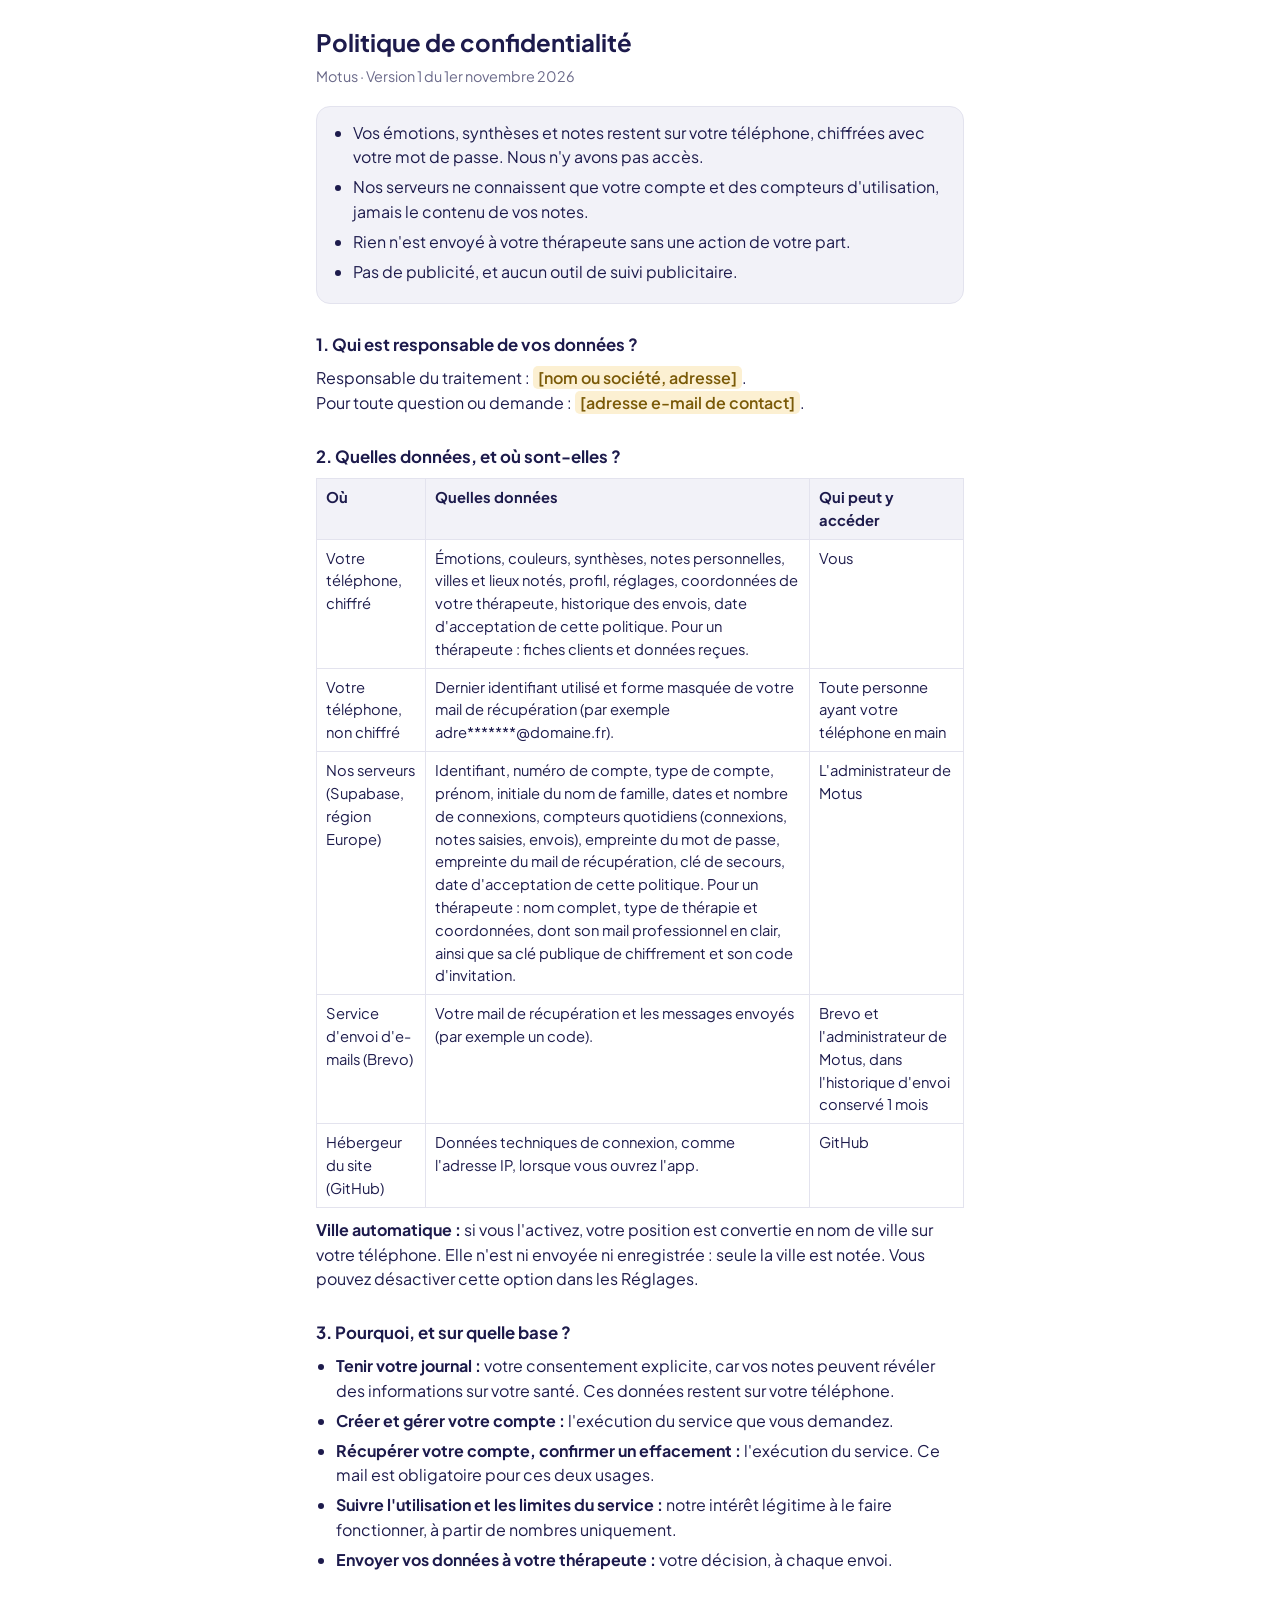
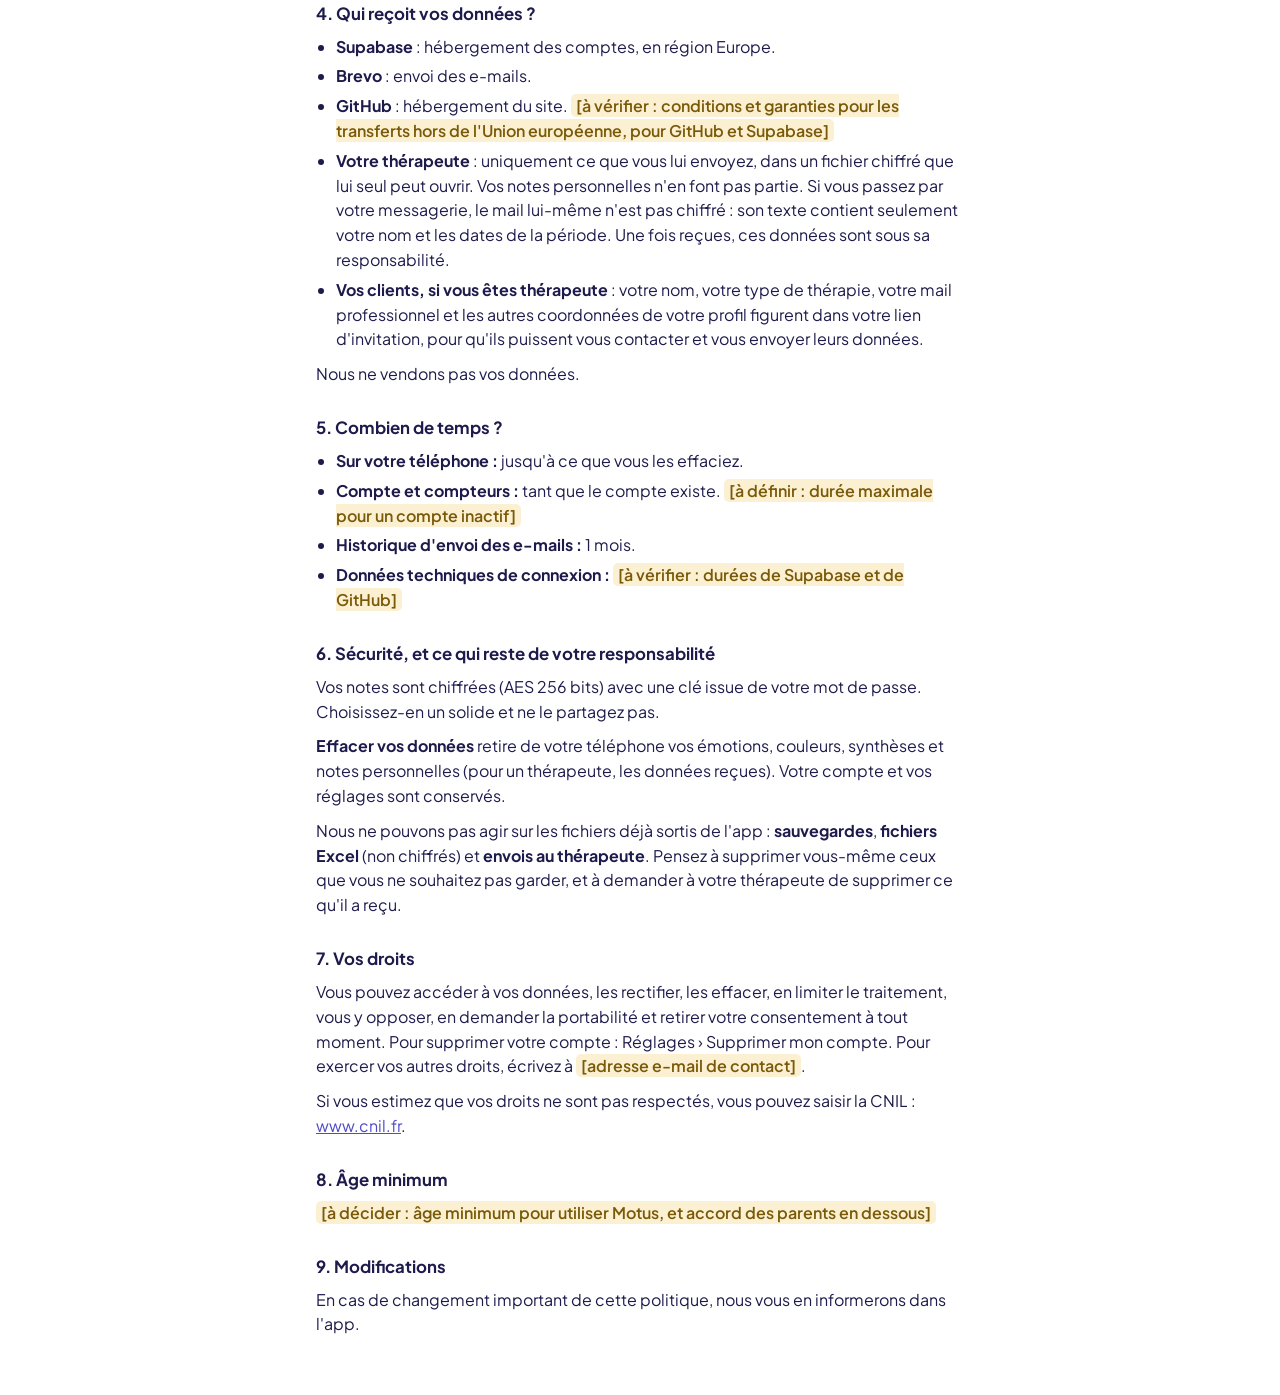
==== confidentialite.html @ a63fbf30 "Motus : politique de confidentialité, clé publique et mail au thérapeute Co-Authored-By: Claude Opus" ====
<!doctype html>
<html lang="fr">
<head>
<meta charset="utf-8">
<meta name="viewport" content="width=device-width, initial-scale=1">
<meta http-equiv="Content-Security-Policy" content="default-src 'none'; style-src 'unsafe-inline'; img-src 'self'; font-src 'self'; base-uri 'none'; form-action 'none'">
<meta name="robots" content="noindex, nofollow">
<title>Confidentialité – Motus</title>
<style>
:root{--bg:#FFFFFF;--surface:#F2F2F8;--text:#1D1B4C;--muted:#6B6A8A;--brand:#1D1B4C;--accent:#4F4BC9;--border:#E3E3EE;--todo:#FCF0D2;--todo-fg:#7A5A08}
@media (prefers-color-scheme: dark){:root{--bg:#0F0F1C;--surface:#1A1A2C;--text:#ECECFA;--muted:#A3A2BF;--brand:#ECECFA;--accent:#9591F5;--border:#2C2C44;--todo:#3B3116;--todo-fg:#F6D98E}}
*{box-sizing:border-box}
@font-face{font-family:'Plus Jakarta Sans';src:url(fonts/plus-jakarta-sans.woff2) format('woff2');font-weight:400 700;font-display:swap}
body{margin:0;background:var(--bg);color:var(--text);font:16px/1.55 'Plus Jakarta Sans',system-ui,-apple-system,"Segoe UI",Roboto,sans-serif;-webkit-text-size-adjust:100%}
main{max-width:680px;margin:0 auto;padding:24px 16px 48px}
h1{color:var(--brand);font-size:1.5rem;margin:0 0 4px}
h2{color:var(--brand);font-size:1.05rem;margin:28px 0 8px}
p,ul{margin:0 0 10px}
ul{padding-left:20px}
li{margin-bottom:5px}
a{color:var(--accent)}
.date{color:var(--muted);font-size:.9rem;margin-bottom:18px}
.bref{background:var(--surface);border:1px solid var(--border);border-radius:14px;padding:14px 16px}
.bref ul{margin:0}
.todo{background:var(--todo);color:var(--todo-fg);border-radius:5px;padding:1px 5px;font-weight:600}
.table{overflow-x:auto}
table{width:100%;border-collapse:collapse;font-size:.92rem;margin-bottom:10px}
th,td{border:1px solid var(--border);padding:7px 9px;text-align:left;vertical-align:top}
th{background:var(--surface);color:var(--brand)}
</style>
</head>
<body>
<main>
<h1>Politique de confidentialité</h1>
<p class="date">Motus · Version 1 du 1er novembre 2026</p>

<div class="bref">
  <ul>
    <li>Vos émotions, synthèses et notes restent sur votre téléphone, chiffrées avec votre mot de passe. Nous n'y avons pas accès.</li>
    <li>Nos serveurs ne connaissent que votre compte et des compteurs d'utilisation, jamais le contenu de vos notes.</li>
    <li>Rien n'est envoyé à votre thérapeute sans une action de votre part.</li>
    <li>Pas de publicité, et aucun outil de suivi publicitaire.</li>
  </ul>
</div>

<h2>1. Qui est responsable de vos données ?</h2>
<p>Responsable du traitement : <span class="todo">[nom ou société, adresse]</span>.<br>
Pour toute question ou demande : <span class="todo">[adresse e-mail de contact]</span>.</p>

<h2>2. Quelles données, et où sont-elles ?</h2>
<div class="table"><table>
  <thead><tr><th>Où</th><th>Quelles données</th><th>Qui peut y accéder</th></tr></thead>
  <tbody>
    <tr><td>Votre téléphone, chiffré</td><td>Émotions, couleurs, synthèses, notes personnelles, villes et lieux notés, profil, réglages, coordonnées de votre thérapeute, historique des envois, date d'acceptation de cette politique. Pour un thérapeute : fiches clients et données reçues.</td><td>Vous</td></tr>
    <tr><td>Votre téléphone, non chiffré</td><td>Dernier identifiant utilisé et forme masquée de votre mail de récupération (par exemple adre*******@domaine.fr).</td><td>Toute personne ayant votre téléphone en main</td></tr>
    <tr><td>Nos serveurs (Supabase, région Europe)</td><td>Identifiant, numéro de compte, type de compte, prénom, initiale du nom de famille, dates et nombre de connexions, compteurs quotidiens (connexions, notes saisies, envois), empreinte du mot de passe, empreinte du mail de récupération, clé de secours, date d'acceptation de cette politique. Pour un thérapeute : nom complet, type de thérapie et coordonnées, dont son mail professionnel en clair, ainsi que sa clé publique de chiffrement et son code d'invitation.</td><td>L'administrateur de Motus</td></tr>
    <tr><td>Service d'envoi d'e-mails (Brevo)</td><td>Votre mail de récupération et les messages envoyés (par exemple un code).</td><td>Brevo et l'administrateur de Motus, dans l'historique d'envoi conservé 1 mois</td></tr>
    <tr><td>Hébergeur du site (GitHub)</td><td>Données techniques de connexion, comme l'adresse IP, lorsque vous ouvrez l'app.</td><td>GitHub</td></tr>
  </tbody>
</table></div>
<p><b>Ville automatique :</b> si vous l'activez, votre position est convertie en nom de ville sur votre téléphone. Elle n'est ni envoyée ni enregistrée : seule la ville est notée. Vous pouvez désactiver cette option dans les Réglages.</p>

<h2>3. Pourquoi, et sur quelle base ?</h2>
<ul>
  <li><b>Tenir votre journal :</b> votre consentement explicite, car vos notes peuvent révéler des informations sur votre santé. Ces données restent sur votre téléphone.</li>
  <li><b>Créer et gérer votre compte :</b> l'exécution du service que vous demandez.</li>
  <li><b>Récupérer votre compte, confirmer un effacement :</b> l'exécution du service. Ce mail est obligatoire pour ces deux usages.</li>
  <li><b>Suivre l'utilisation et les limites du service :</b> notre intérêt légitime à le faire fonctionner, à partir de nombres uniquement.</li>
  <li><b>Envoyer vos données à votre thérapeute :</b> votre décision, à chaque envoi.</li>
</ul>

<h2>4. Qui reçoit vos données ?</h2>
<ul>
  <li><b>Supabase</b> : hébergement des comptes, en région Europe.</li>
  <li><b>Brevo</b> : envoi des e-mails.</li>
  <li><b>GitHub</b> : hébergement du site. <span class="todo">[à vérifier : conditions et garanties pour les transferts hors de l'Union européenne, pour GitHub et Supabase]</span></li>
  <li><b>Votre thérapeute</b> : uniquement ce que vous lui envoyez, dans un fichier chiffré que lui seul peut ouvrir. Vos notes personnelles n'en font pas partie. Si vous passez par votre messagerie, le mail lui-même n'est pas chiffré : son texte contient seulement votre nom et les dates de la période. Une fois reçues, ces données sont sous sa responsabilité.</li>
  <li><b>Vos clients, si vous êtes thérapeute</b> : votre nom, votre type de thérapie, votre mail professionnel et les autres coordonnées de votre profil figurent dans votre lien d'invitation, pour qu'ils puissent vous contacter et vous envoyer leurs données.</li>
</ul>
<p>Nous ne vendons pas vos données.</p>

<h2>5. Combien de temps ?</h2>
<ul>
  <li><b>Sur votre téléphone :</b> jusqu'à ce que vous les effaciez.</li>
  <li><b>Compte et compteurs :</b> tant que le compte existe. <span class="todo">[à définir : durée maximale pour un compte inactif]</span></li>
  <li><b>Historique d'envoi des e-mails :</b> 1 mois.</li>
  <li><b>Données techniques de connexion :</b> <span class="todo">[à vérifier : durées de Supabase et de GitHub]</span></li>
</ul>

<h2>6. Sécurité, et ce qui reste de votre responsabilité</h2>
<p>Vos notes sont chiffrées (AES 256 bits) avec une clé issue de votre mot de passe. Choisissez-en un solide et ne le partagez pas.</p>
<p><b>Effacer vos données</b> retire de votre téléphone vos émotions, couleurs, synthèses et notes personnelles (pour un thérapeute, les données reçues). Votre compte et vos réglages sont conservés.</p>
<p>Nous ne pouvons pas agir sur les fichiers déjà sortis de l'app : <b>sauvegardes</b>, <b>fichiers Excel</b> (non chiffrés) et <b>envois au thérapeute</b>. Pensez à supprimer vous-même ceux que vous ne souhaitez pas garder, et à demander à votre thérapeute de supprimer ce qu'il a reçu.</p>

<h2>7. Vos droits</h2>
<p>Vous pouvez accéder à vos données, les rectifier, les effacer, en limiter le traitement, vous y opposer, en demander la portabilité et retirer votre consentement à tout moment. Pour supprimer votre compte : Réglages › Supprimer mon compte. Pour exercer vos autres droits, écrivez à <span class="todo">[adresse e-mail de contact]</span>.</p>
<p>Si vous estimez que vos droits ne sont pas respectés, vous pouvez saisir la CNIL : <a href="https://www.cnil.fr" target="_blank" rel="noopener">www.cnil.fr</a>.</p>

<h2>8. Âge minimum</h2>
<p><span class="todo">[à décider : âge minimum pour utiliser Motus, et accord des parents en dessous]</span></p>

<h2>9. Modifications</h2>
<p>En cas de changement important de cette politique, nous vous en informerons dans l'app.</p>
</main>
</body>
</html>
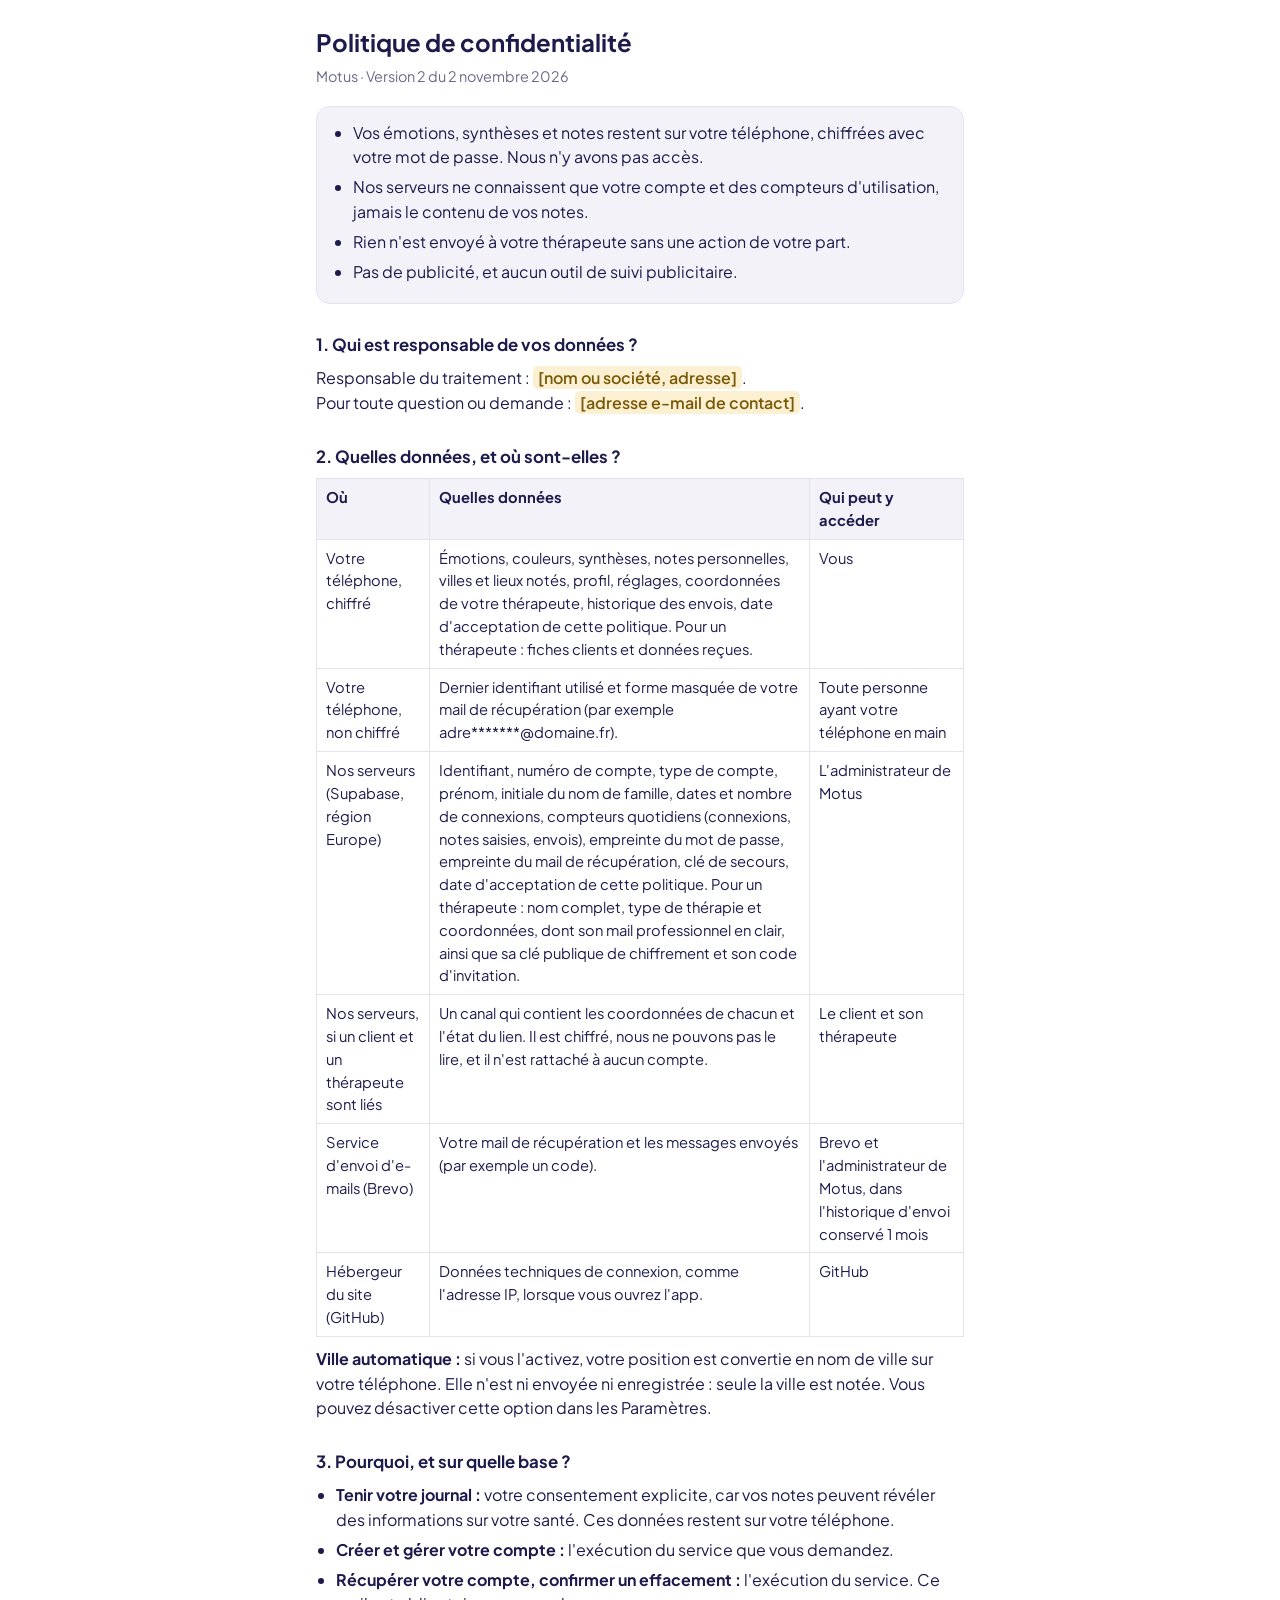
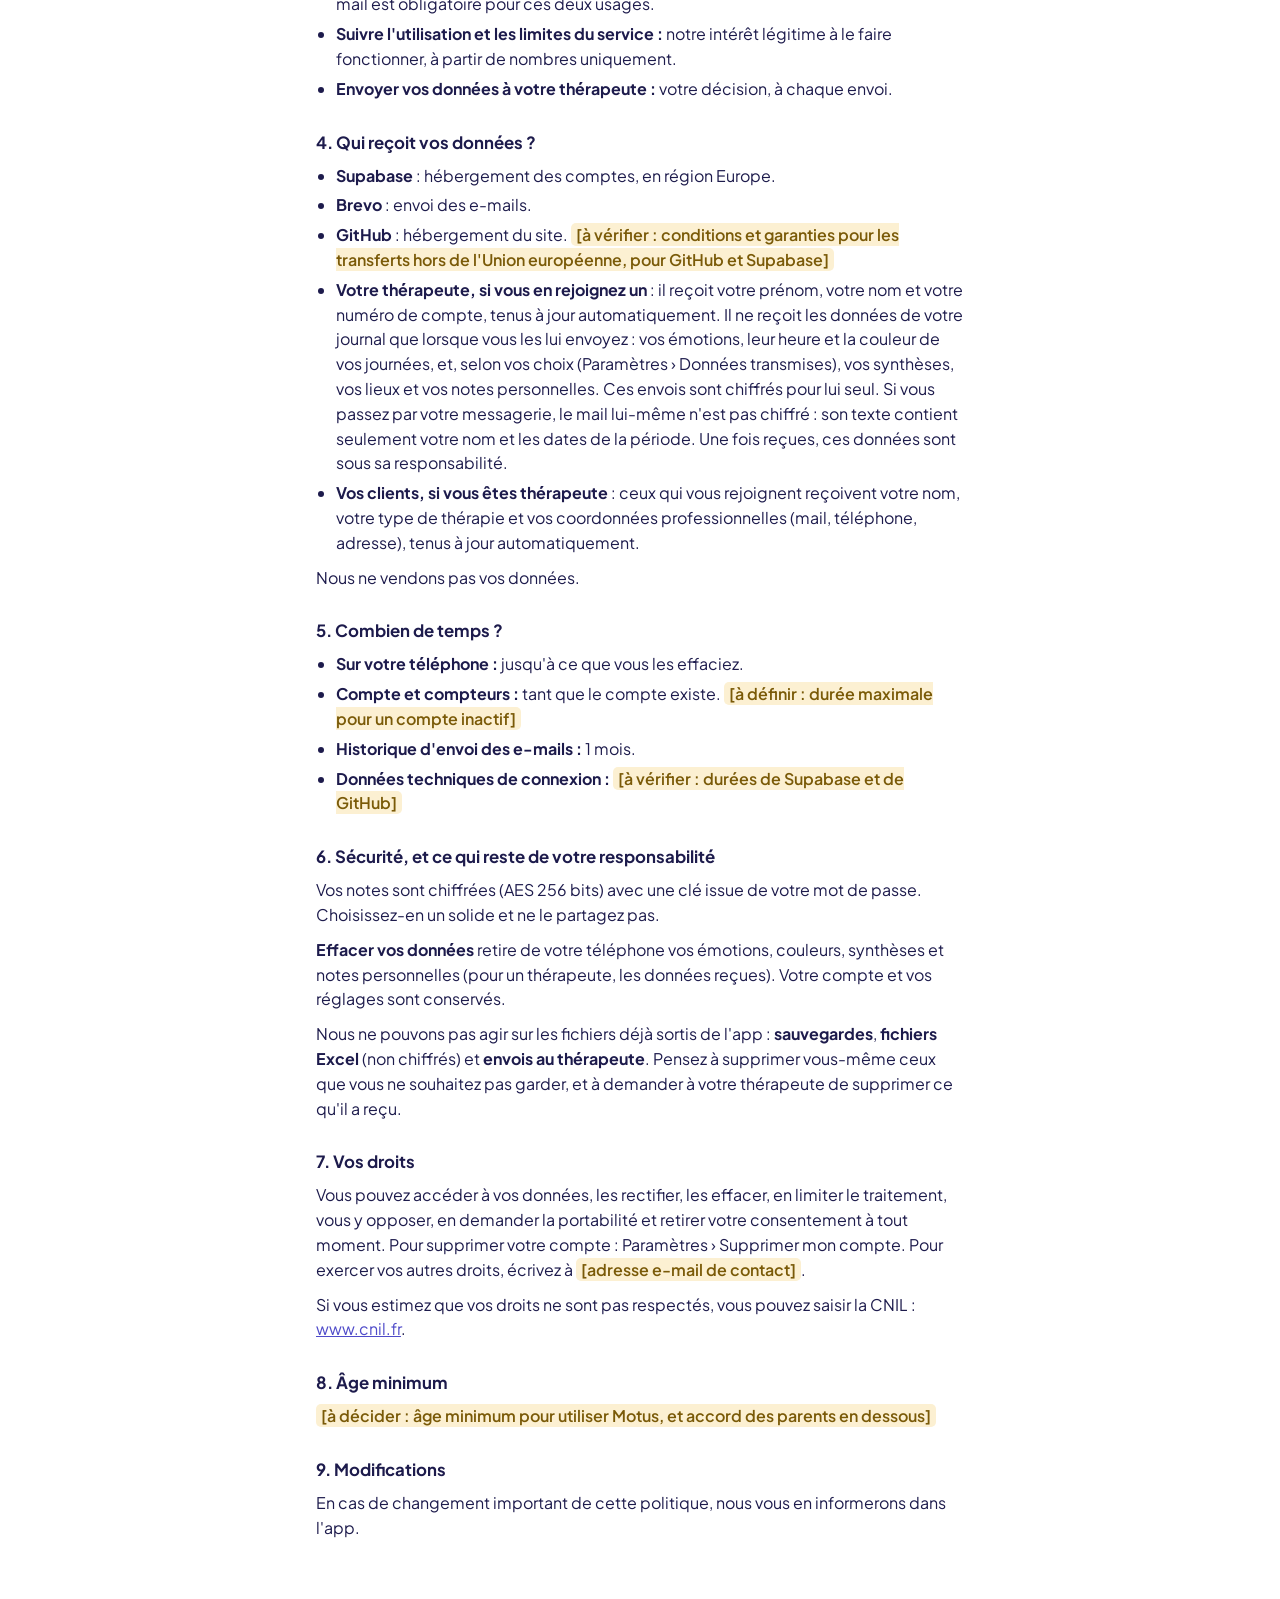
==== commit 803a5806: "Motus : version 24 Lien client-thérapeute (liaison avec accord, coordonnées tenues à jour, rupture s" ====
--- a/confidentialite.html
+++ b/confidentialite.html
@@ -32,7 +32,7 @@
 <body>
 <main>
 <h1>Politique de confidentialité</h1>
-<p class="date">Motus · Version 1 du 1er novembre 2026</p>
+<p class="date">Motus · Version 2 du 2 novembre 2026</p>
 
 <div class="bref">
   <ul>
@@ -54,11 +54,12 @@
     <tr><td>Votre téléphone, chiffré</td><td>Émotions, couleurs, synthèses, notes personnelles, villes et lieux notés, profil, réglages, coordonnées de votre thérapeute, historique des envois, date d'acceptation de cette politique. Pour un thérapeute : fiches clients et données reçues.</td><td>Vous</td></tr>
     <tr><td>Votre téléphone, non chiffré</td><td>Dernier identifiant utilisé et forme masquée de votre mail de récupération (par exemple adre*******@domaine.fr).</td><td>Toute personne ayant votre téléphone en main</td></tr>
     <tr><td>Nos serveurs (Supabase, région Europe)</td><td>Identifiant, numéro de compte, type de compte, prénom, initiale du nom de famille, dates et nombre de connexions, compteurs quotidiens (connexions, notes saisies, envois), empreinte du mot de passe, empreinte du mail de récupération, clé de secours, date d'acceptation de cette politique. Pour un thérapeute : nom complet, type de thérapie et coordonnées, dont son mail professionnel en clair, ainsi que sa clé publique de chiffrement et son code d'invitation.</td><td>L'administrateur de Motus</td></tr>
+    <tr><td>Nos serveurs, si un client et un thérapeute sont liés</td><td>Un canal qui contient les coordonnées de chacun et l'état du lien. Il est chiffré, nous ne pouvons pas le lire, et il n'est rattaché à aucun compte.</td><td>Le client et son thérapeute</td></tr>
     <tr><td>Service d'envoi d'e-mails (Brevo)</td><td>Votre mail de récupération et les messages envoyés (par exemple un code).</td><td>Brevo et l'administrateur de Motus, dans l'historique d'envoi conservé 1 mois</td></tr>
     <tr><td>Hébergeur du site (GitHub)</td><td>Données techniques de connexion, comme l'adresse IP, lorsque vous ouvrez l'app.</td><td>GitHub</td></tr>
   </tbody>
 </table></div>
-<p><b>Ville automatique :</b> si vous l'activez, votre position est convertie en nom de ville sur votre téléphone. Elle n'est ni envoyée ni enregistrée : seule la ville est notée. Vous pouvez désactiver cette option dans les Réglages.</p>
+<p><b>Ville automatique :</b> si vous l'activez, votre position est convertie en nom de ville sur votre téléphone. Elle n'est ni envoyée ni enregistrée : seule la ville est notée. Vous pouvez désactiver cette option dans les Paramètres.</p>
 
 <h2>3. Pourquoi, et sur quelle base ?</h2>
 <ul>
@@ -74,8 +75,8 @@
   <li><b>Supabase</b> : hébergement des comptes, en région Europe.</li>
   <li><b>Brevo</b> : envoi des e-mails.</li>
   <li><b>GitHub</b> : hébergement du site. <span class="todo">[à vérifier : conditions et garanties pour les transferts hors de l'Union européenne, pour GitHub et Supabase]</span></li>
-  <li><b>Votre thérapeute</b> : uniquement ce que vous lui envoyez, dans un fichier chiffré que lui seul peut ouvrir. Vos notes personnelles n'en font pas partie. Si vous passez par votre messagerie, le mail lui-même n'est pas chiffré : son texte contient seulement votre nom et les dates de la période. Une fois reçues, ces données sont sous sa responsabilité.</li>
-  <li><b>Vos clients, si vous êtes thérapeute</b> : votre nom, votre type de thérapie, votre mail professionnel et les autres coordonnées de votre profil figurent dans votre lien d'invitation, pour qu'ils puissent vous contacter et vous envoyer leurs données.</li>
+  <li><b>Votre thérapeute, si vous en rejoignez un</b> : il reçoit votre prénom, votre nom et votre numéro de compte, tenus à jour automatiquement. Il ne reçoit les données de votre journal que lorsque vous les lui envoyez : vos émotions, leur heure et la couleur de vos journées, et, selon vos choix (Paramètres › Données transmises), vos synthèses, vos lieux et vos notes personnelles. Ces envois sont chiffrés pour lui seul. Si vous passez par votre messagerie, le mail lui-même n'est pas chiffré : son texte contient seulement votre nom et les dates de la période. Une fois reçues, ces données sont sous sa responsabilité.</li>
+  <li><b>Vos clients, si vous êtes thérapeute</b> : ceux qui vous rejoignent reçoivent votre nom, votre type de thérapie et vos coordonnées professionnelles (mail, téléphone, adresse), tenus à jour automatiquement.</li>
 </ul>
 <p>Nous ne vendons pas vos données.</p>
 
@@ -93,7 +94,7 @@
 <p>Nous ne pouvons pas agir sur les fichiers déjà sortis de l'app : <b>sauvegardes</b>, <b>fichiers Excel</b> (non chiffrés) et <b>envois au thérapeute</b>. Pensez à supprimer vous-même ceux que vous ne souhaitez pas garder, et à demander à votre thérapeute de supprimer ce qu'il a reçu.</p>
 
 <h2>7. Vos droits</h2>
-<p>Vous pouvez accéder à vos données, les rectifier, les effacer, en limiter le traitement, vous y opposer, en demander la portabilité et retirer votre consentement à tout moment. Pour supprimer votre compte : Réglages › Supprimer mon compte. Pour exercer vos autres droits, écrivez à <span class="todo">[adresse e-mail de contact]</span>.</p>
+<p>Vous pouvez accéder à vos données, les rectifier, les effacer, en limiter le traitement, vous y opposer, en demander la portabilité et retirer votre consentement à tout moment. Pour supprimer votre compte : Paramètres › Supprimer mon compte. Pour exercer vos autres droits, écrivez à <span class="todo">[adresse e-mail de contact]</span>.</p>
 <p>Si vous estimez que vos droits ne sont pas respectés, vous pouvez saisir la CNIL : <a href="https://www.cnil.fr" target="_blank" rel="noopener">www.cnil.fr</a>.</p>
 
 <h2>8. Âge minimum</h2>
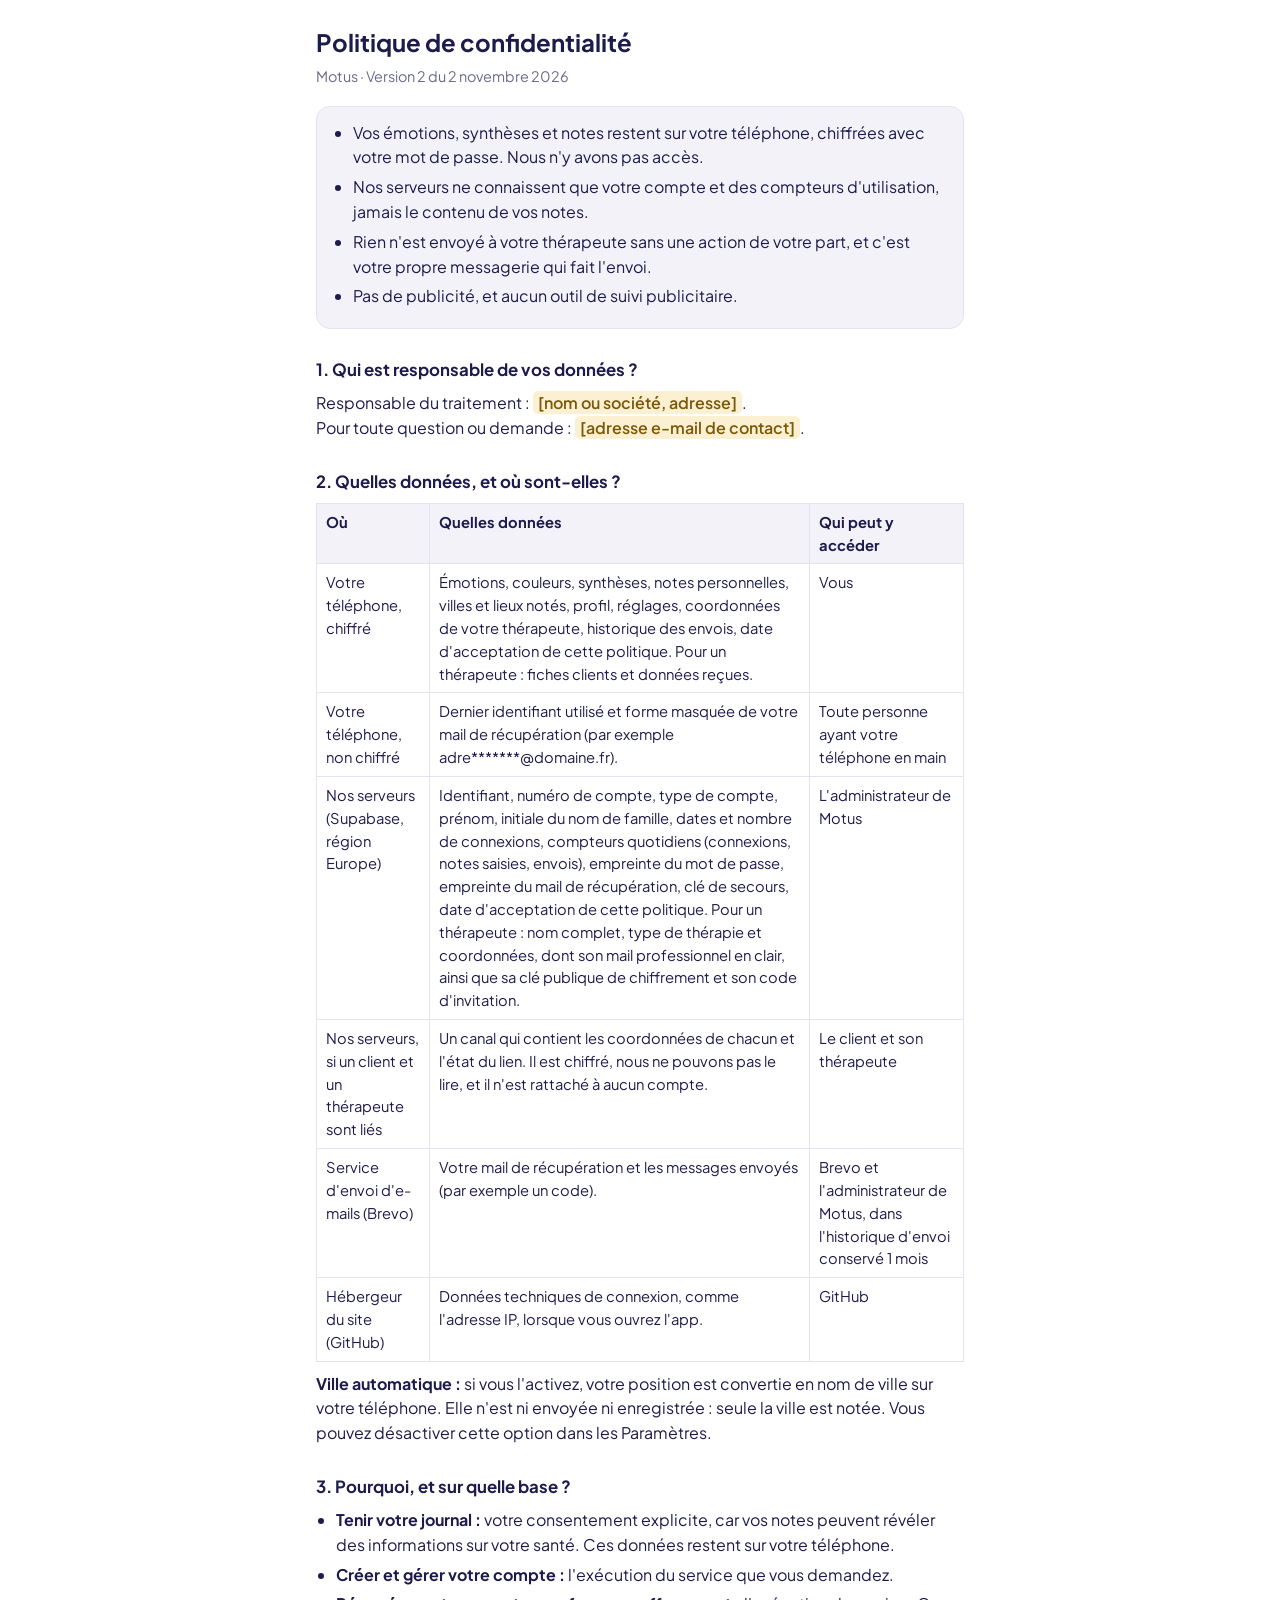
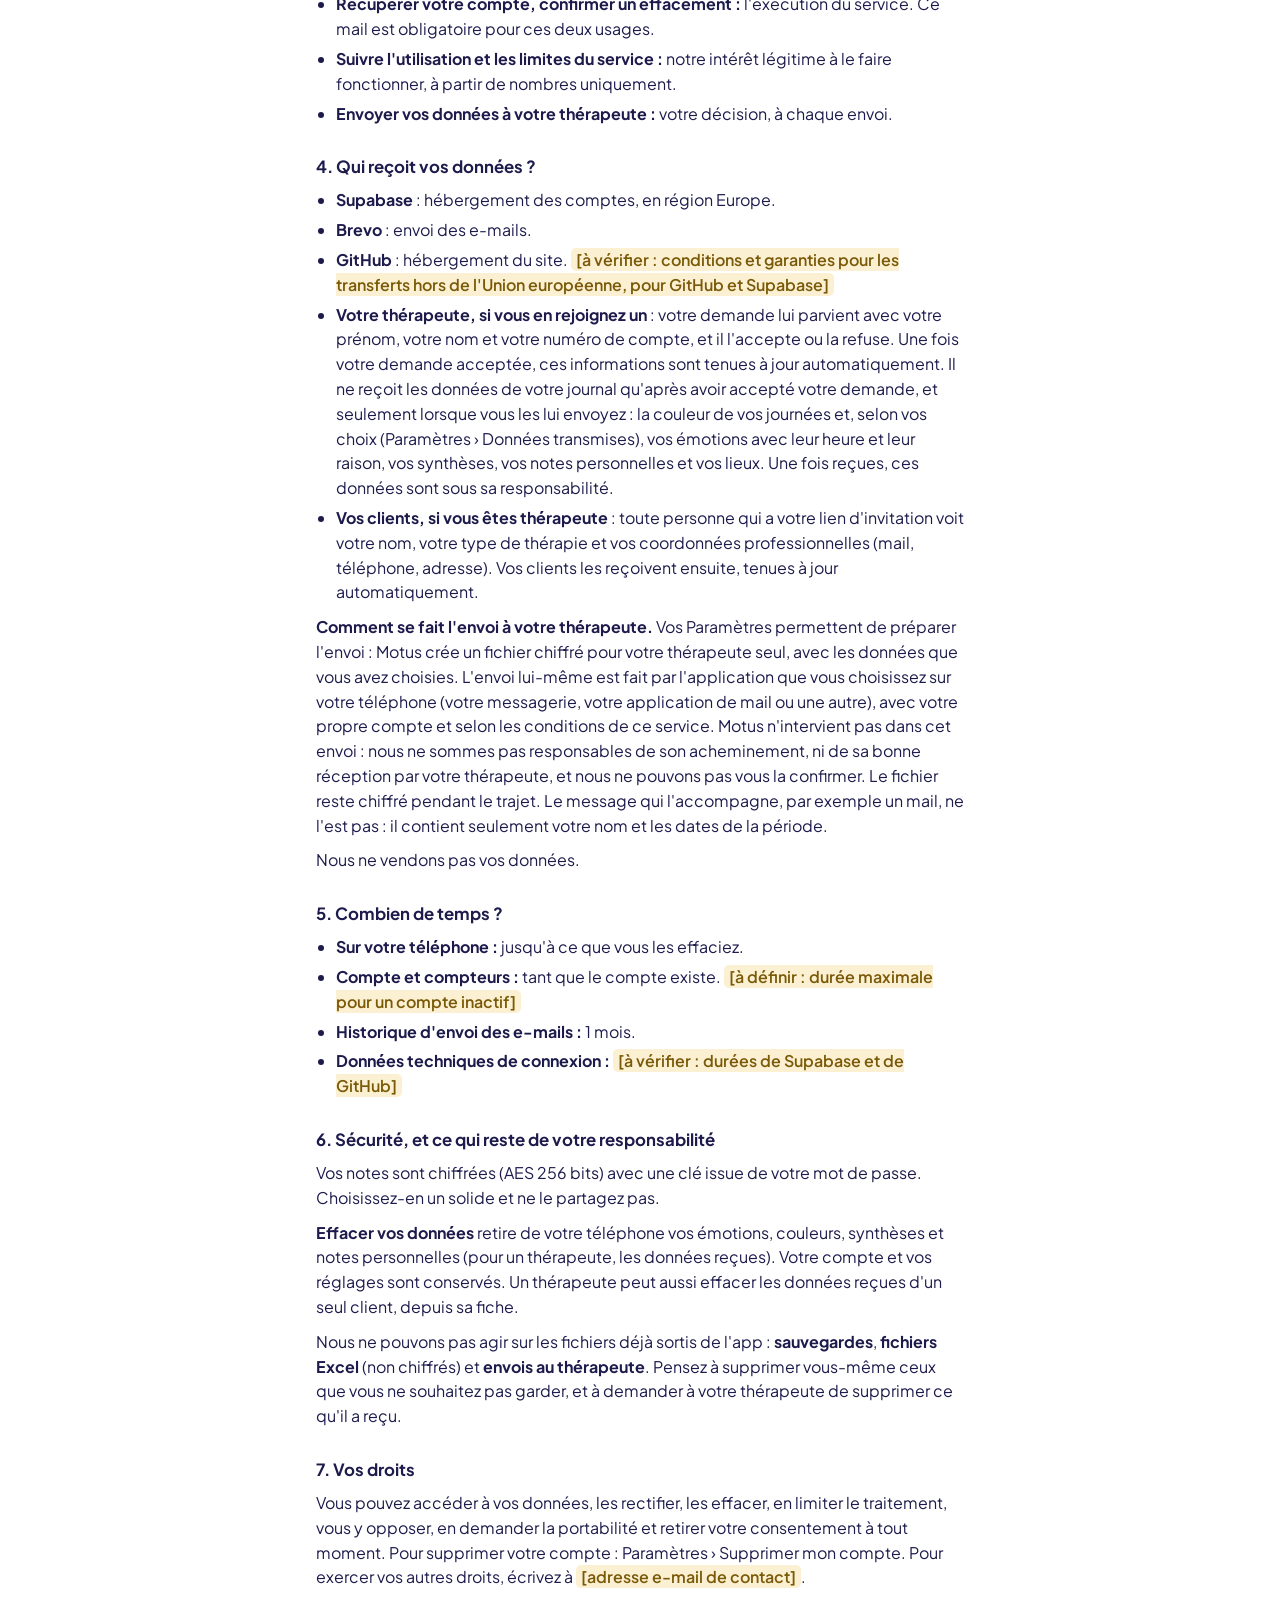
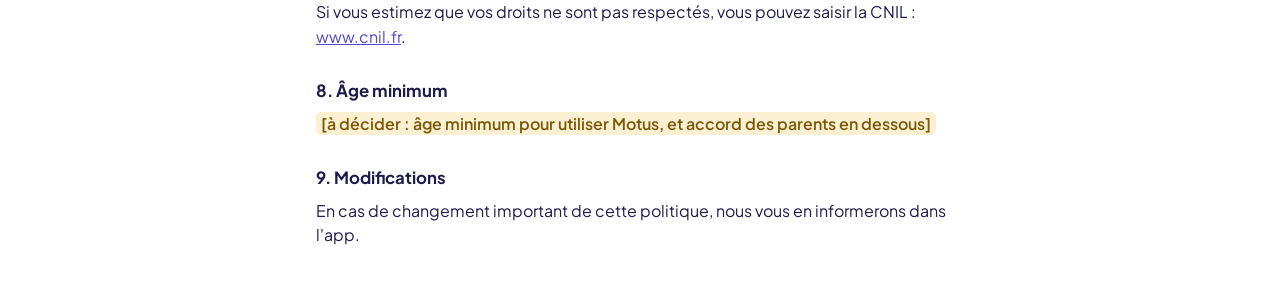
==== commit 05797253: "Motus : version 25 Co-Authored-By: Claude Opus 5.5 <noreply@anthropic.com>" ====
--- a/confidentialite.html
+++ b/confidentialite.html
@@ -38,7 +38,7 @@
   <ul>
     <li>Vos émotions, synthèses et notes restent sur votre téléphone, chiffrées avec votre mot de passe. Nous n'y avons pas accès.</li>
     <li>Nos serveurs ne connaissent que votre compte et des compteurs d'utilisation, jamais le contenu de vos notes.</li>
-    <li>Rien n'est envoyé à votre thérapeute sans une action de votre part.</li>
+    <li>Rien n'est envoyé à votre thérapeute sans une action de votre part, et c'est votre propre messagerie qui fait l'envoi.</li>
     <li>Pas de publicité, et aucun outil de suivi publicitaire.</li>
   </ul>
 </div>
@@ -75,9 +75,10 @@
   <li><b>Supabase</b> : hébergement des comptes, en région Europe.</li>
   <li><b>Brevo</b> : envoi des e-mails.</li>
   <li><b>GitHub</b> : hébergement du site. <span class="todo">[à vérifier : conditions et garanties pour les transferts hors de l'Union européenne, pour GitHub et Supabase]</span></li>
-  <li><b>Votre thérapeute, si vous en rejoignez un</b> : il reçoit votre prénom, votre nom et votre numéro de compte, tenus à jour automatiquement. Il ne reçoit les données de votre journal que lorsque vous les lui envoyez : vos émotions, leur heure et la couleur de vos journées, et, selon vos choix (Paramètres › Données transmises), vos synthèses, vos lieux et vos notes personnelles. Ces envois sont chiffrés pour lui seul. Si vous passez par votre messagerie, le mail lui-même n'est pas chiffré : son texte contient seulement votre nom et les dates de la période. Une fois reçues, ces données sont sous sa responsabilité.</li>
-  <li><b>Vos clients, si vous êtes thérapeute</b> : ceux qui vous rejoignent reçoivent votre nom, votre type de thérapie et vos coordonnées professionnelles (mail, téléphone, adresse), tenus à jour automatiquement.</li>
+  <li><b>Votre thérapeute, si vous en rejoignez un</b> : votre demande lui parvient avec votre prénom, votre nom et votre numéro de compte, et il l'accepte ou la refuse. Une fois votre demande acceptée, ces informations sont tenues à jour automatiquement. Il ne reçoit les données de votre journal qu'après avoir accepté votre demande, et seulement lorsque vous les lui envoyez : la couleur de vos journées et, selon vos choix (Paramètres › Données transmises), vos émotions avec leur heure et leur raison, vos synthèses, vos notes personnelles et vos lieux. Une fois reçues, ces données sont sous sa responsabilité.</li>
+  <li><b>Vos clients, si vous êtes thérapeute</b> : toute personne qui a votre lien d'invitation voit votre nom, votre type de thérapie et vos coordonnées professionnelles (mail, téléphone, adresse). Vos clients les reçoivent ensuite, tenues à jour automatiquement.</li>
 </ul>
+<p><b>Comment se fait l'envoi à votre thérapeute.</b> Vos Paramètres permettent de préparer l'envoi : Motus crée un fichier chiffré pour votre thérapeute seul, avec les données que vous avez choisies. L'envoi lui-même est fait par l'application que vous choisissez sur votre téléphone (votre messagerie, votre application de mail ou une autre), avec votre propre compte et selon les conditions de ce service. Motus n'intervient pas dans cet envoi : nous ne sommes pas responsables de son acheminement, ni de sa bonne réception par votre thérapeute, et nous ne pouvons pas vous la confirmer. Le fichier reste chiffré pendant le trajet. Le message qui l'accompagne, par exemple un mail, ne l'est pas : il contient seulement votre nom et les dates de la période.</p>
 <p>Nous ne vendons pas vos données.</p>
 
 <h2>5. Combien de temps ?</h2>
@@ -90,7 +91,7 @@
 
 <h2>6. Sécurité, et ce qui reste de votre responsabilité</h2>
 <p>Vos notes sont chiffrées (AES 256 bits) avec une clé issue de votre mot de passe. Choisissez-en un solide et ne le partagez pas.</p>
-<p><b>Effacer vos données</b> retire de votre téléphone vos émotions, couleurs, synthèses et notes personnelles (pour un thérapeute, les données reçues). Votre compte et vos réglages sont conservés.</p>
+<p><b>Effacer vos données</b> retire de votre téléphone vos émotions, couleurs, synthèses et notes personnelles (pour un thérapeute, les données reçues). Votre compte et vos réglages sont conservés. Un thérapeute peut aussi effacer les données reçues d'un seul client, depuis sa fiche.</p>
 <p>Nous ne pouvons pas agir sur les fichiers déjà sortis de l'app : <b>sauvegardes</b>, <b>fichiers Excel</b> (non chiffrés) et <b>envois au thérapeute</b>. Pensez à supprimer vous-même ceux que vous ne souhaitez pas garder, et à demander à votre thérapeute de supprimer ce qu'il a reçu.</p>
 
 <h2>7. Vos droits</h2>
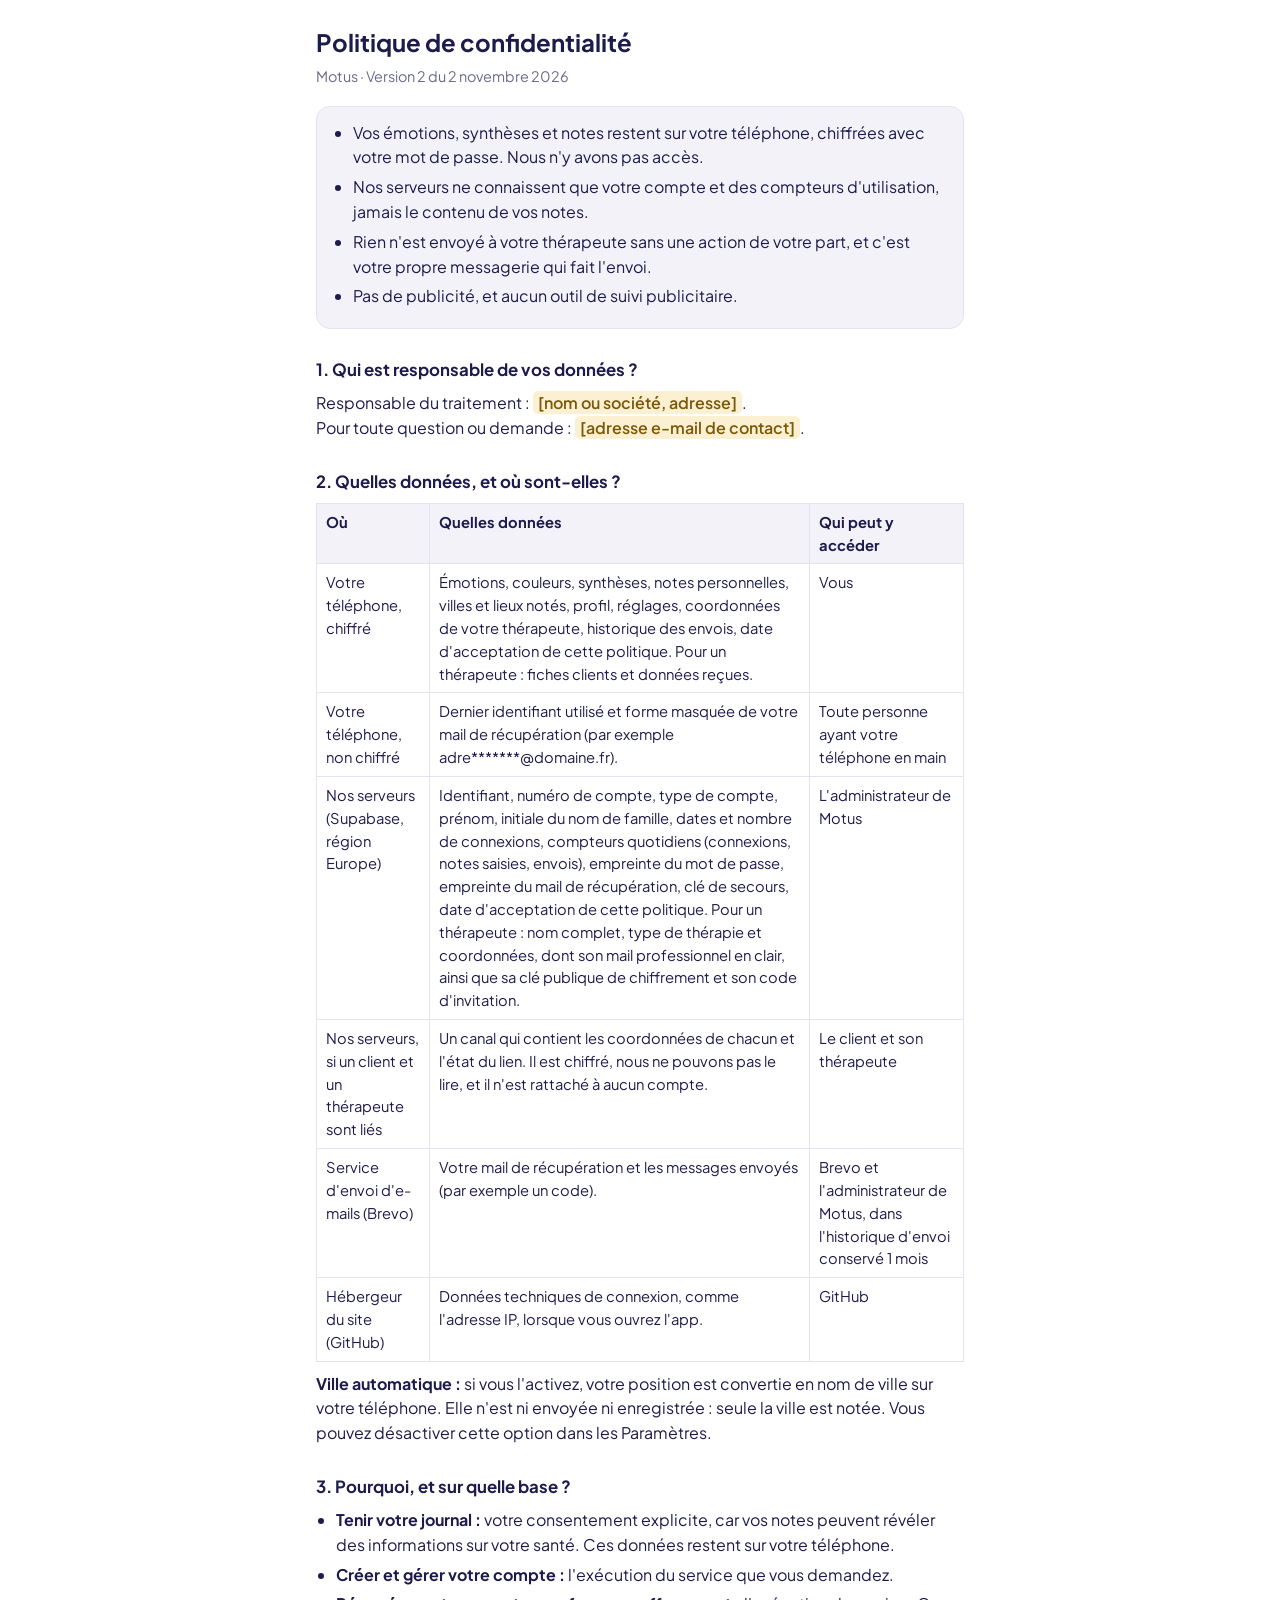
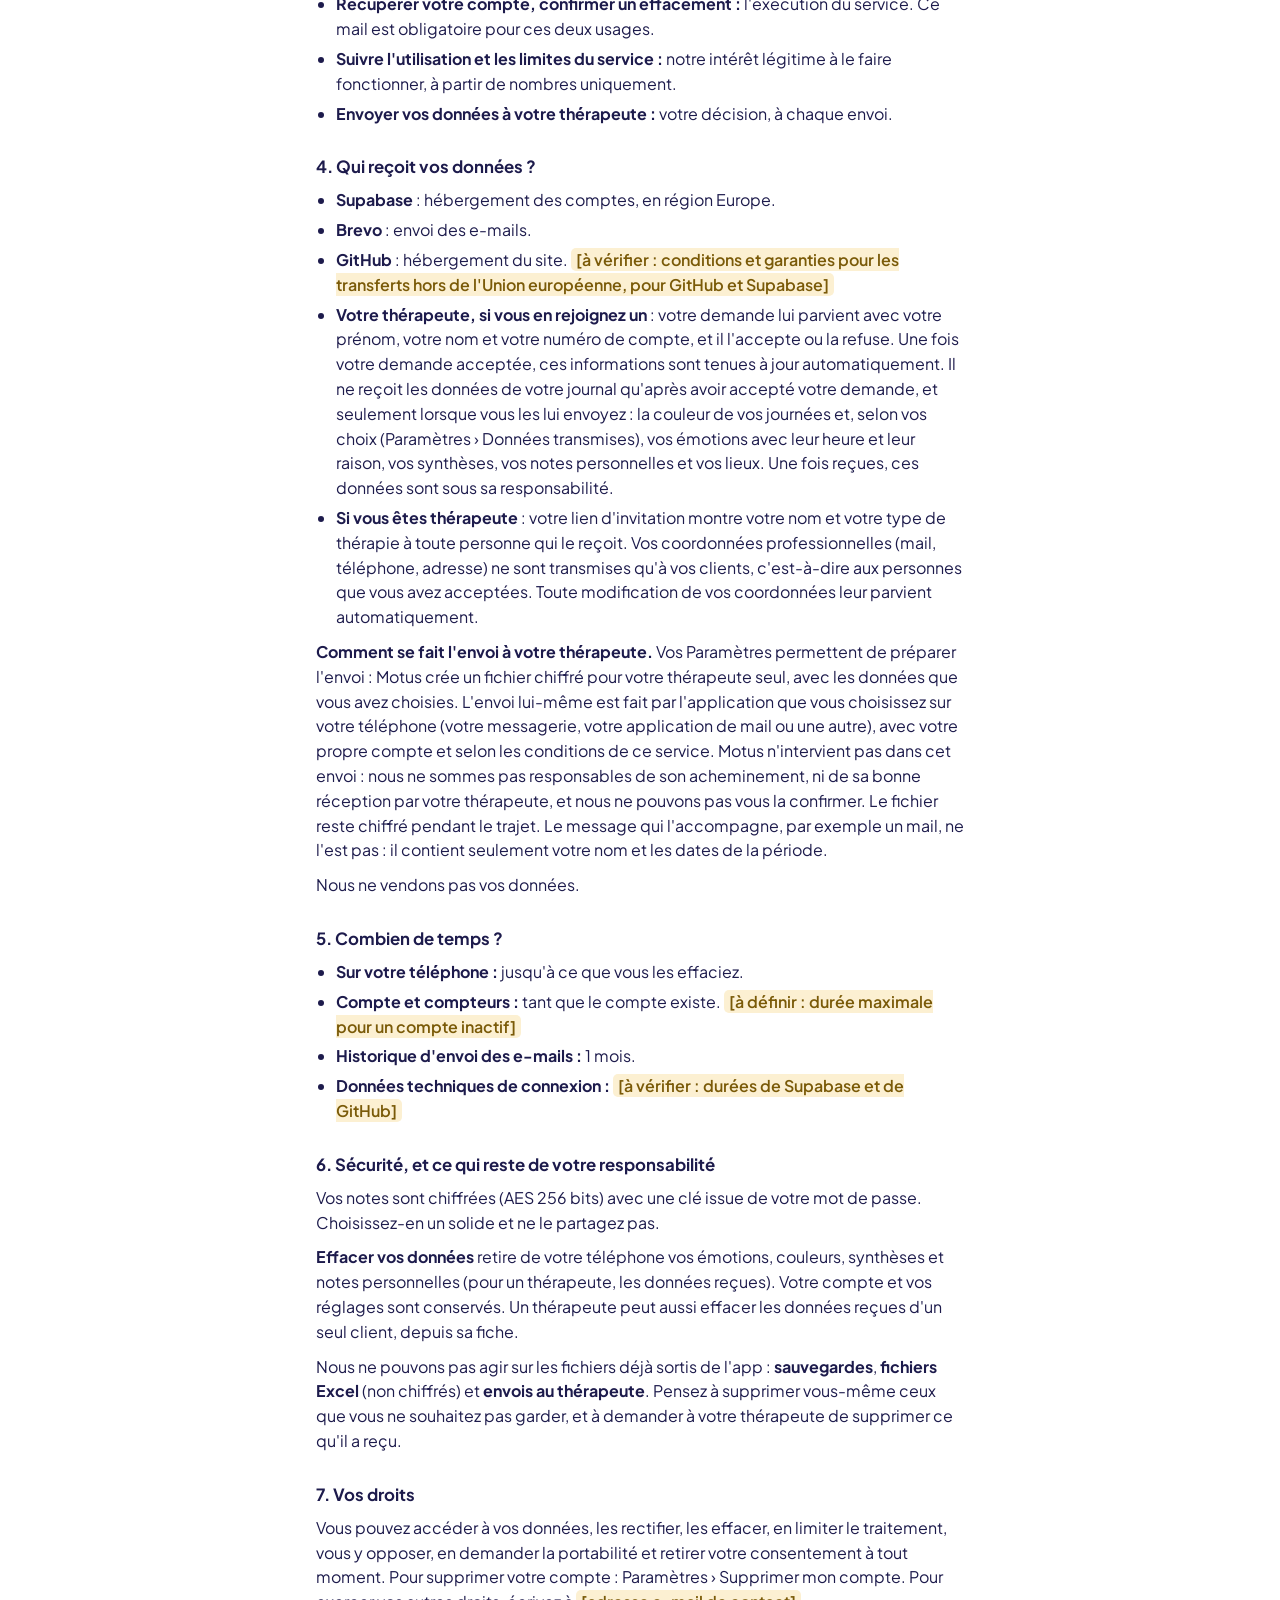
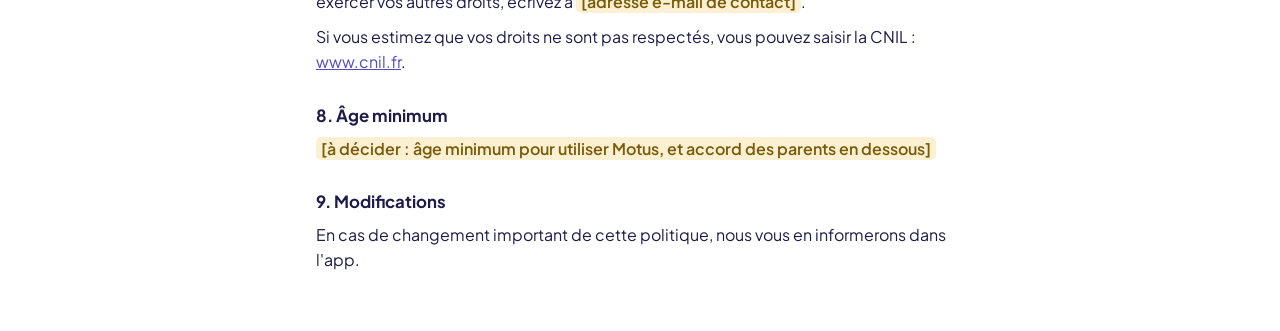
==== commit ae1ae184: "Motus : version 26 Co-Authored-By: Claude Opus 5.5 <noreply@anthropic.com>" ====
--- a/confidentialite.html
+++ b/confidentialite.html
@@ -76,7 +76,7 @@
   <li><b>Brevo</b> : envoi des e-mails.</li>
   <li><b>GitHub</b> : hébergement du site. <span class="todo">[à vérifier : conditions et garanties pour les transferts hors de l'Union européenne, pour GitHub et Supabase]</span></li>
   <li><b>Votre thérapeute, si vous en rejoignez un</b> : votre demande lui parvient avec votre prénom, votre nom et votre numéro de compte, et il l'accepte ou la refuse. Une fois votre demande acceptée, ces informations sont tenues à jour automatiquement. Il ne reçoit les données de votre journal qu'après avoir accepté votre demande, et seulement lorsque vous les lui envoyez : la couleur de vos journées et, selon vos choix (Paramètres › Données transmises), vos émotions avec leur heure et leur raison, vos synthèses, vos notes personnelles et vos lieux. Une fois reçues, ces données sont sous sa responsabilité.</li>
-  <li><b>Vos clients, si vous êtes thérapeute</b> : toute personne qui a votre lien d'invitation voit votre nom, votre type de thérapie et vos coordonnées professionnelles (mail, téléphone, adresse). Vos clients les reçoivent ensuite, tenues à jour automatiquement.</li>
+  <li><b>Si vous êtes thérapeute</b> : votre lien d'invitation montre votre nom et votre type de thérapie à toute personne qui le reçoit. Vos coordonnées professionnelles (mail, téléphone, adresse) ne sont transmises qu'à vos clients, c'est-à-dire aux personnes que vous avez acceptées. Toute modification de vos coordonnées leur parvient automatiquement.</li>
 </ul>
 <p><b>Comment se fait l'envoi à votre thérapeute.</b> Vos Paramètres permettent de préparer l'envoi : Motus crée un fichier chiffré pour votre thérapeute seul, avec les données que vous avez choisies. L'envoi lui-même est fait par l'application que vous choisissez sur votre téléphone (votre messagerie, votre application de mail ou une autre), avec votre propre compte et selon les conditions de ce service. Motus n'intervient pas dans cet envoi : nous ne sommes pas responsables de son acheminement, ni de sa bonne réception par votre thérapeute, et nous ne pouvons pas vous la confirmer. Le fichier reste chiffré pendant le trajet. Le message qui l'accompagne, par exemple un mail, ne l'est pas : il contient seulement votre nom et les dates de la période.</p>
 <p>Nous ne vendons pas vos données.</p>
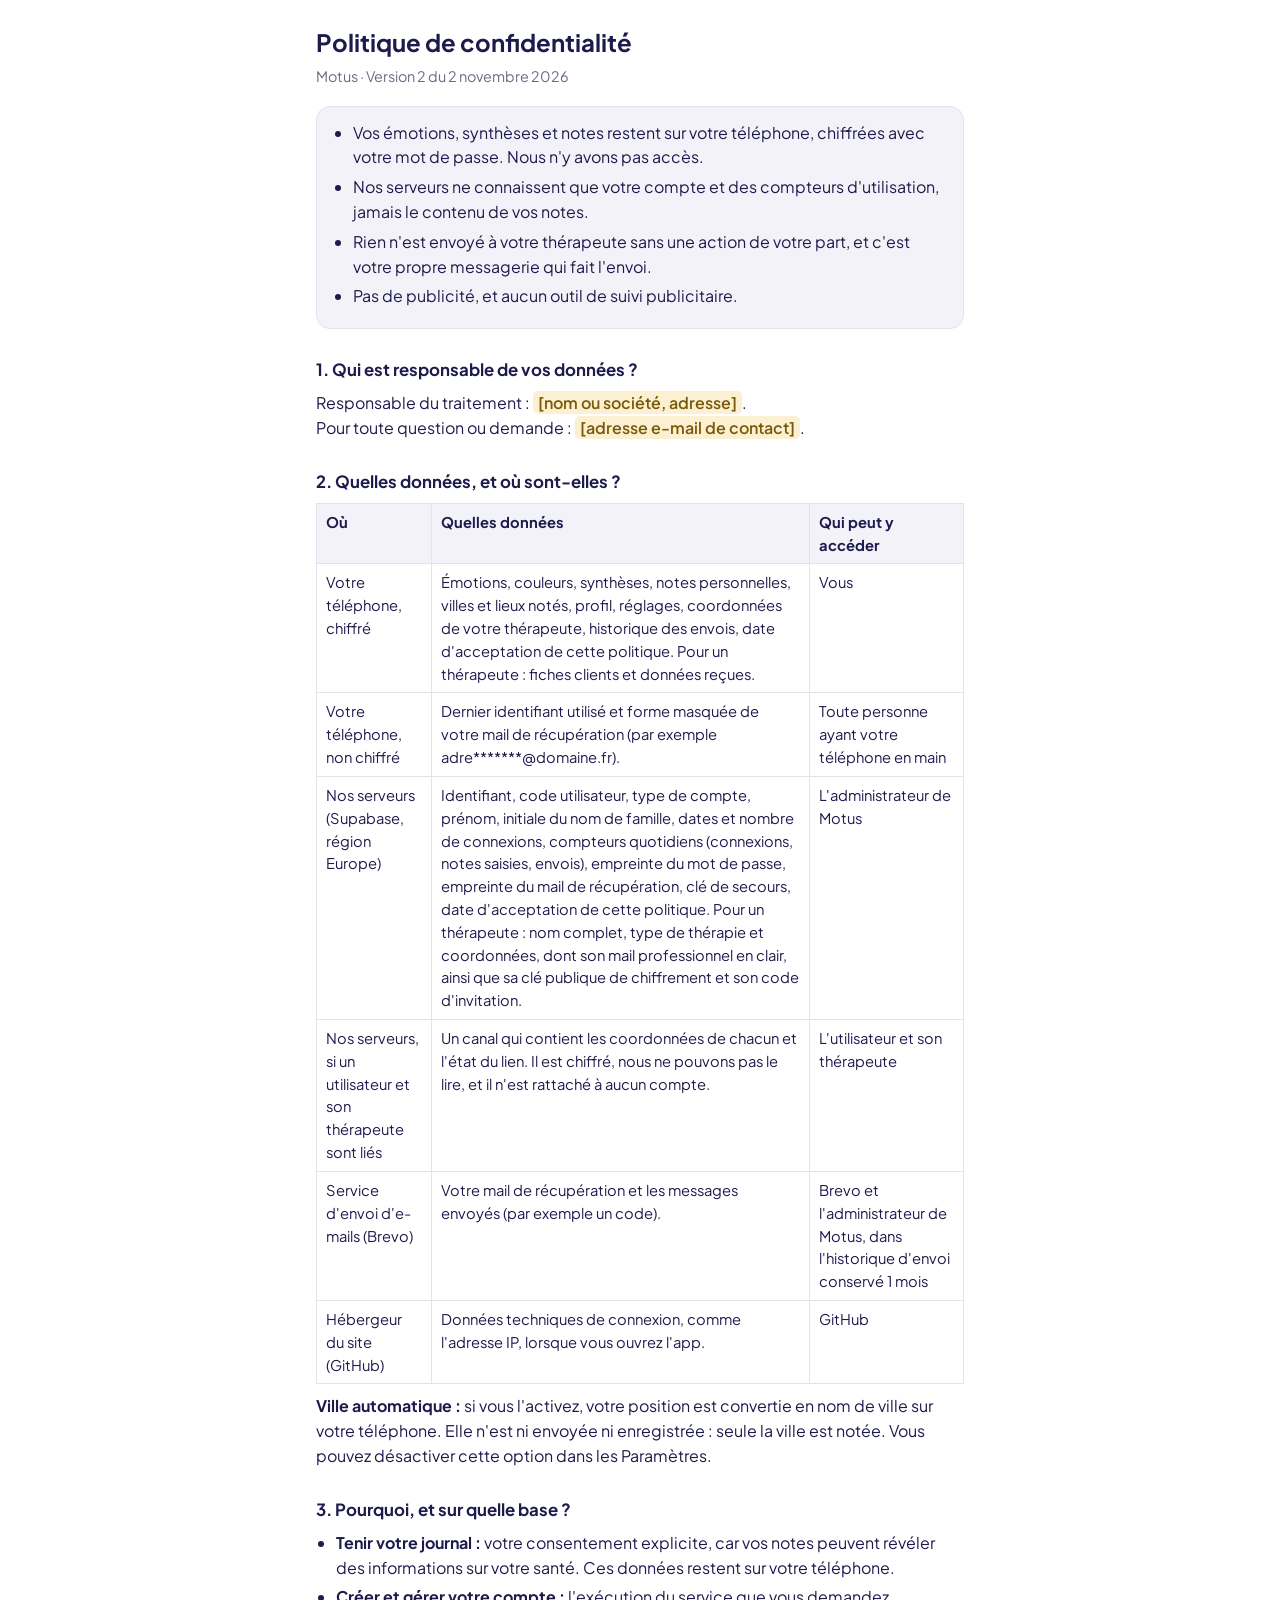
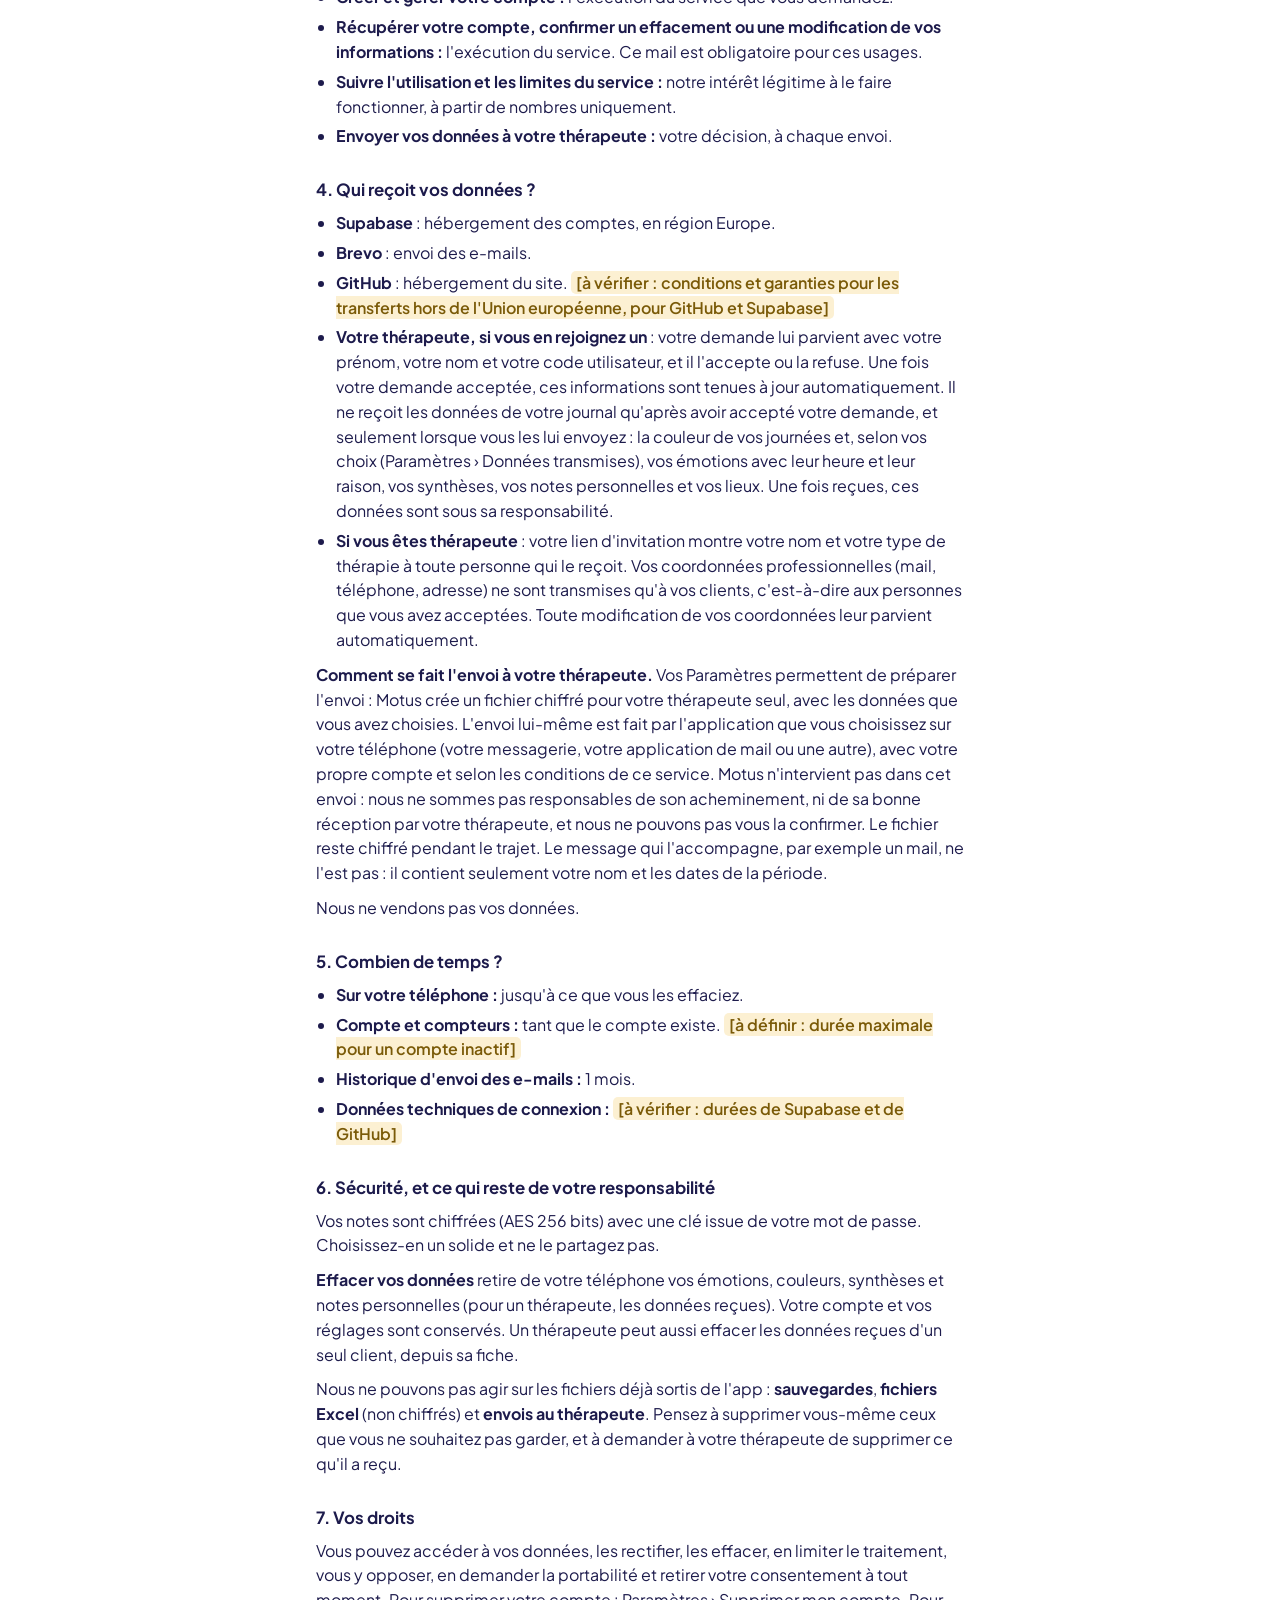
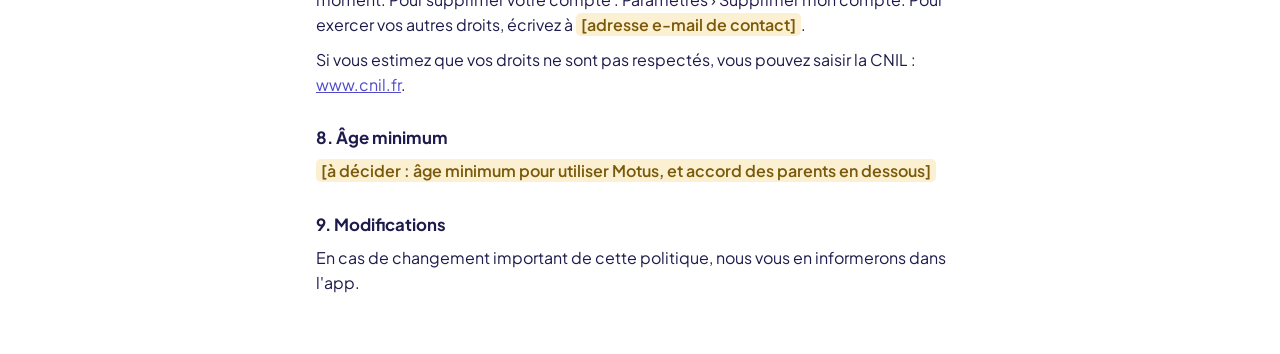
==== commit 0cf26c6f: "Motus : version 27 Co-Authored-By: Claude Opus 5.5 <noreply@anthropic.com>" ====
--- a/confidentialite.html
+++ b/confidentialite.html
@@ -53,8 +53,8 @@
   <tbody>
     <tr><td>Votre téléphone, chiffré</td><td>Émotions, couleurs, synthèses, notes personnelles, villes et lieux notés, profil, réglages, coordonnées de votre thérapeute, historique des envois, date d'acceptation de cette politique. Pour un thérapeute : fiches clients et données reçues.</td><td>Vous</td></tr>
     <tr><td>Votre téléphone, non chiffré</td><td>Dernier identifiant utilisé et forme masquée de votre mail de récupération (par exemple adre*******@domaine.fr).</td><td>Toute personne ayant votre téléphone en main</td></tr>
-    <tr><td>Nos serveurs (Supabase, région Europe)</td><td>Identifiant, numéro de compte, type de compte, prénom, initiale du nom de famille, dates et nombre de connexions, compteurs quotidiens (connexions, notes saisies, envois), empreinte du mot de passe, empreinte du mail de récupération, clé de secours, date d'acceptation de cette politique. Pour un thérapeute : nom complet, type de thérapie et coordonnées, dont son mail professionnel en clair, ainsi que sa clé publique de chiffrement et son code d'invitation.</td><td>L'administrateur de Motus</td></tr>
-    <tr><td>Nos serveurs, si un client et un thérapeute sont liés</td><td>Un canal qui contient les coordonnées de chacun et l'état du lien. Il est chiffré, nous ne pouvons pas le lire, et il n'est rattaché à aucun compte.</td><td>Le client et son thérapeute</td></tr>
+    <tr><td>Nos serveurs (Supabase, région Europe)</td><td>Identifiant, code utilisateur, type de compte, prénom, initiale du nom de famille, dates et nombre de connexions, compteurs quotidiens (connexions, notes saisies, envois), empreinte du mot de passe, empreinte du mail de récupération, clé de secours, date d'acceptation de cette politique. Pour un thérapeute : nom complet, type de thérapie et coordonnées, dont son mail professionnel en clair, ainsi que sa clé publique de chiffrement et son code d'invitation.</td><td>L'administrateur de Motus</td></tr>
+    <tr><td>Nos serveurs, si un utilisateur et son thérapeute sont liés</td><td>Un canal qui contient les coordonnées de chacun et l'état du lien. Il est chiffré, nous ne pouvons pas le lire, et il n'est rattaché à aucun compte.</td><td>L'utilisateur et son thérapeute</td></tr>
     <tr><td>Service d'envoi d'e-mails (Brevo)</td><td>Votre mail de récupération et les messages envoyés (par exemple un code).</td><td>Brevo et l'administrateur de Motus, dans l'historique d'envoi conservé 1 mois</td></tr>
     <tr><td>Hébergeur du site (GitHub)</td><td>Données techniques de connexion, comme l'adresse IP, lorsque vous ouvrez l'app.</td><td>GitHub</td></tr>
   </tbody>
@@ -65,7 +65,7 @@
 <ul>
   <li><b>Tenir votre journal :</b> votre consentement explicite, car vos notes peuvent révéler des informations sur votre santé. Ces données restent sur votre téléphone.</li>
   <li><b>Créer et gérer votre compte :</b> l'exécution du service que vous demandez.</li>
-  <li><b>Récupérer votre compte, confirmer un effacement :</b> l'exécution du service. Ce mail est obligatoire pour ces deux usages.</li>
+  <li><b>Récupérer votre compte, confirmer un effacement ou une modification de vos informations :</b> l'exécution du service. Ce mail est obligatoire pour ces usages.</li>
   <li><b>Suivre l'utilisation et les limites du service :</b> notre intérêt légitime à le faire fonctionner, à partir de nombres uniquement.</li>
   <li><b>Envoyer vos données à votre thérapeute :</b> votre décision, à chaque envoi.</li>
 </ul>
@@ -75,7 +75,7 @@
   <li><b>Supabase</b> : hébergement des comptes, en région Europe.</li>
   <li><b>Brevo</b> : envoi des e-mails.</li>
   <li><b>GitHub</b> : hébergement du site. <span class="todo">[à vérifier : conditions et garanties pour les transferts hors de l'Union européenne, pour GitHub et Supabase]</span></li>
-  <li><b>Votre thérapeute, si vous en rejoignez un</b> : votre demande lui parvient avec votre prénom, votre nom et votre numéro de compte, et il l'accepte ou la refuse. Une fois votre demande acceptée, ces informations sont tenues à jour automatiquement. Il ne reçoit les données de votre journal qu'après avoir accepté votre demande, et seulement lorsque vous les lui envoyez : la couleur de vos journées et, selon vos choix (Paramètres › Données transmises), vos émotions avec leur heure et leur raison, vos synthèses, vos notes personnelles et vos lieux. Une fois reçues, ces données sont sous sa responsabilité.</li>
+  <li><b>Votre thérapeute, si vous en rejoignez un</b> : votre demande lui parvient avec votre prénom, votre nom et votre code utilisateur, et il l'accepte ou la refuse. Une fois votre demande acceptée, ces informations sont tenues à jour automatiquement. Il ne reçoit les données de votre journal qu'après avoir accepté votre demande, et seulement lorsque vous les lui envoyez : la couleur de vos journées et, selon vos choix (Paramètres › Données transmises), vos émotions avec leur heure et leur raison, vos synthèses, vos notes personnelles et vos lieux. Une fois reçues, ces données sont sous sa responsabilité.</li>
   <li><b>Si vous êtes thérapeute</b> : votre lien d'invitation montre votre nom et votre type de thérapie à toute personne qui le reçoit. Vos coordonnées professionnelles (mail, téléphone, adresse) ne sont transmises qu'à vos clients, c'est-à-dire aux personnes que vous avez acceptées. Toute modification de vos coordonnées leur parvient automatiquement.</li>
 </ul>
 <p><b>Comment se fait l'envoi à votre thérapeute.</b> Vos Paramètres permettent de préparer l'envoi : Motus crée un fichier chiffré pour votre thérapeute seul, avec les données que vous avez choisies. L'envoi lui-même est fait par l'application que vous choisissez sur votre téléphone (votre messagerie, votre application de mail ou une autre), avec votre propre compte et selon les conditions de ce service. Motus n'intervient pas dans cet envoi : nous ne sommes pas responsables de son acheminement, ni de sa bonne réception par votre thérapeute, et nous ne pouvons pas vous la confirmer. Le fichier reste chiffré pendant le trajet. Le message qui l'accompagne, par exemple un mail, ne l'est pas : il contient seulement votre nom et les dates de la période.</p>
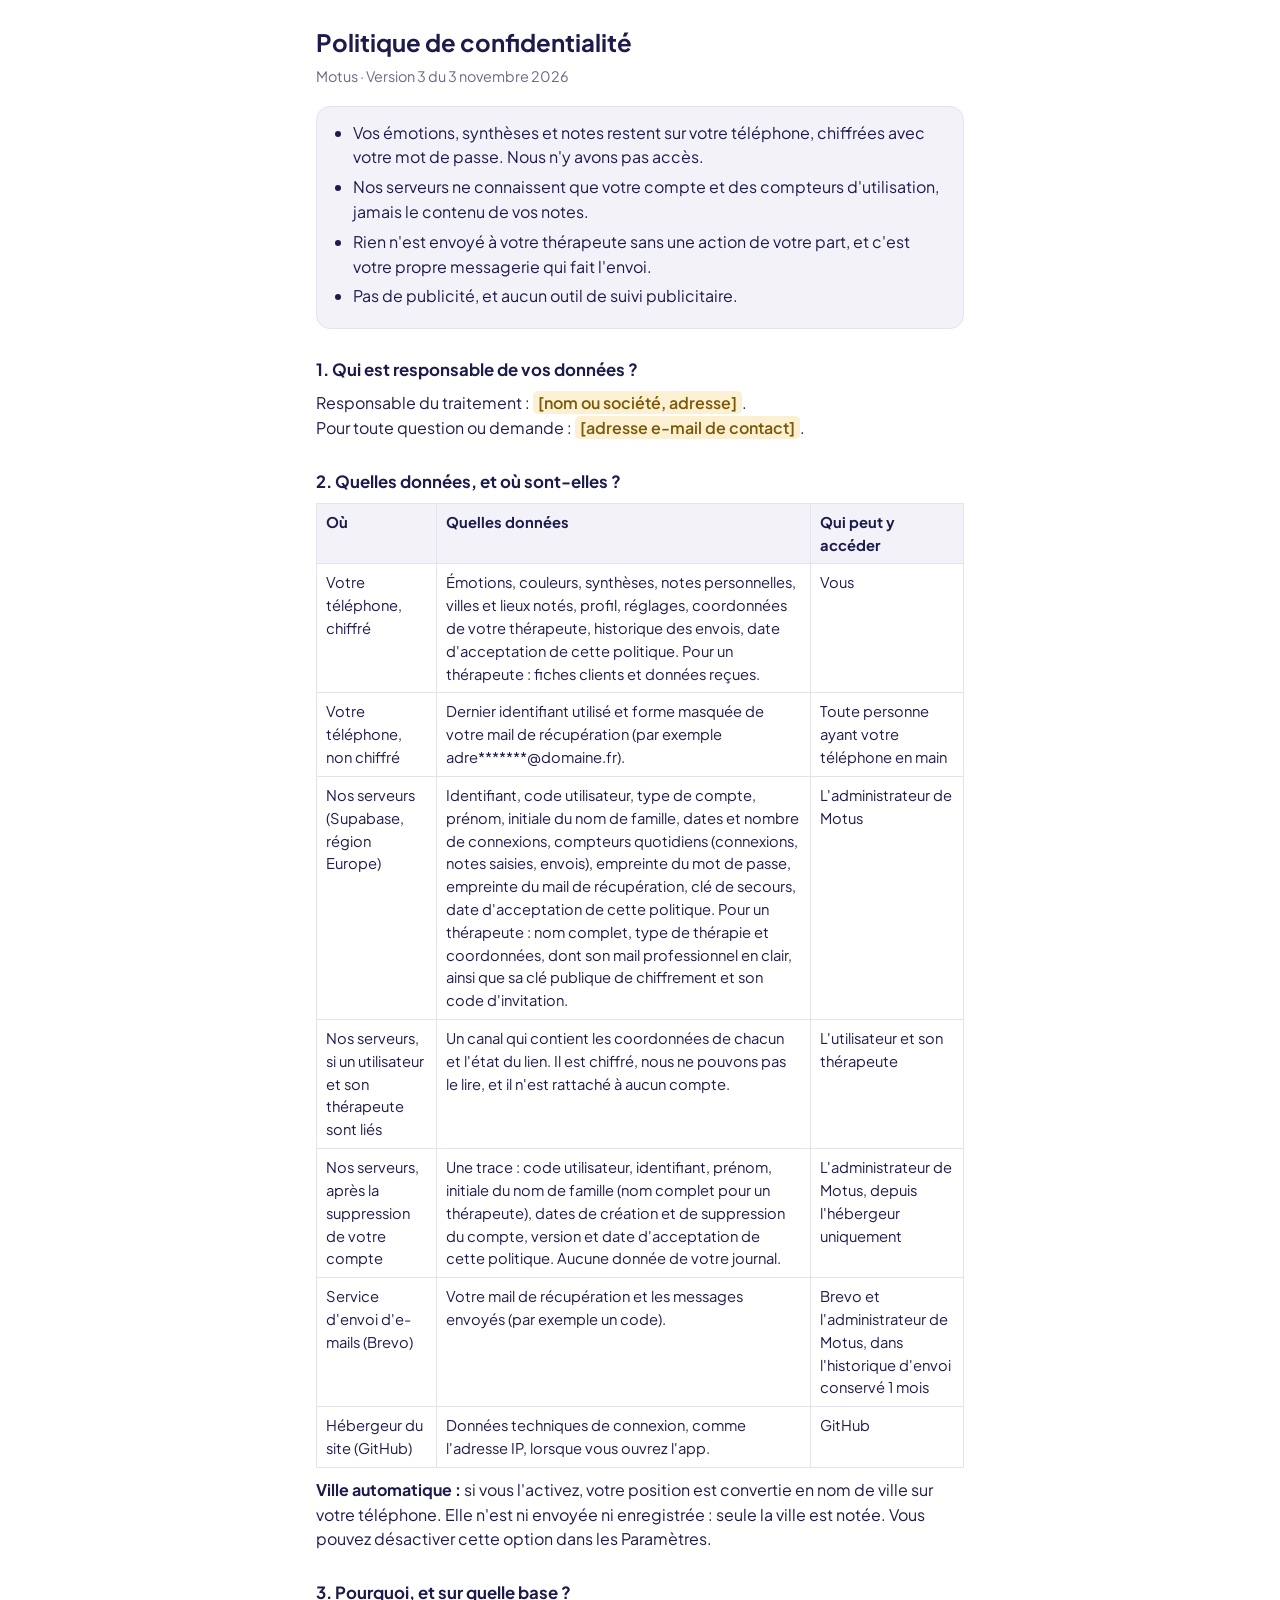
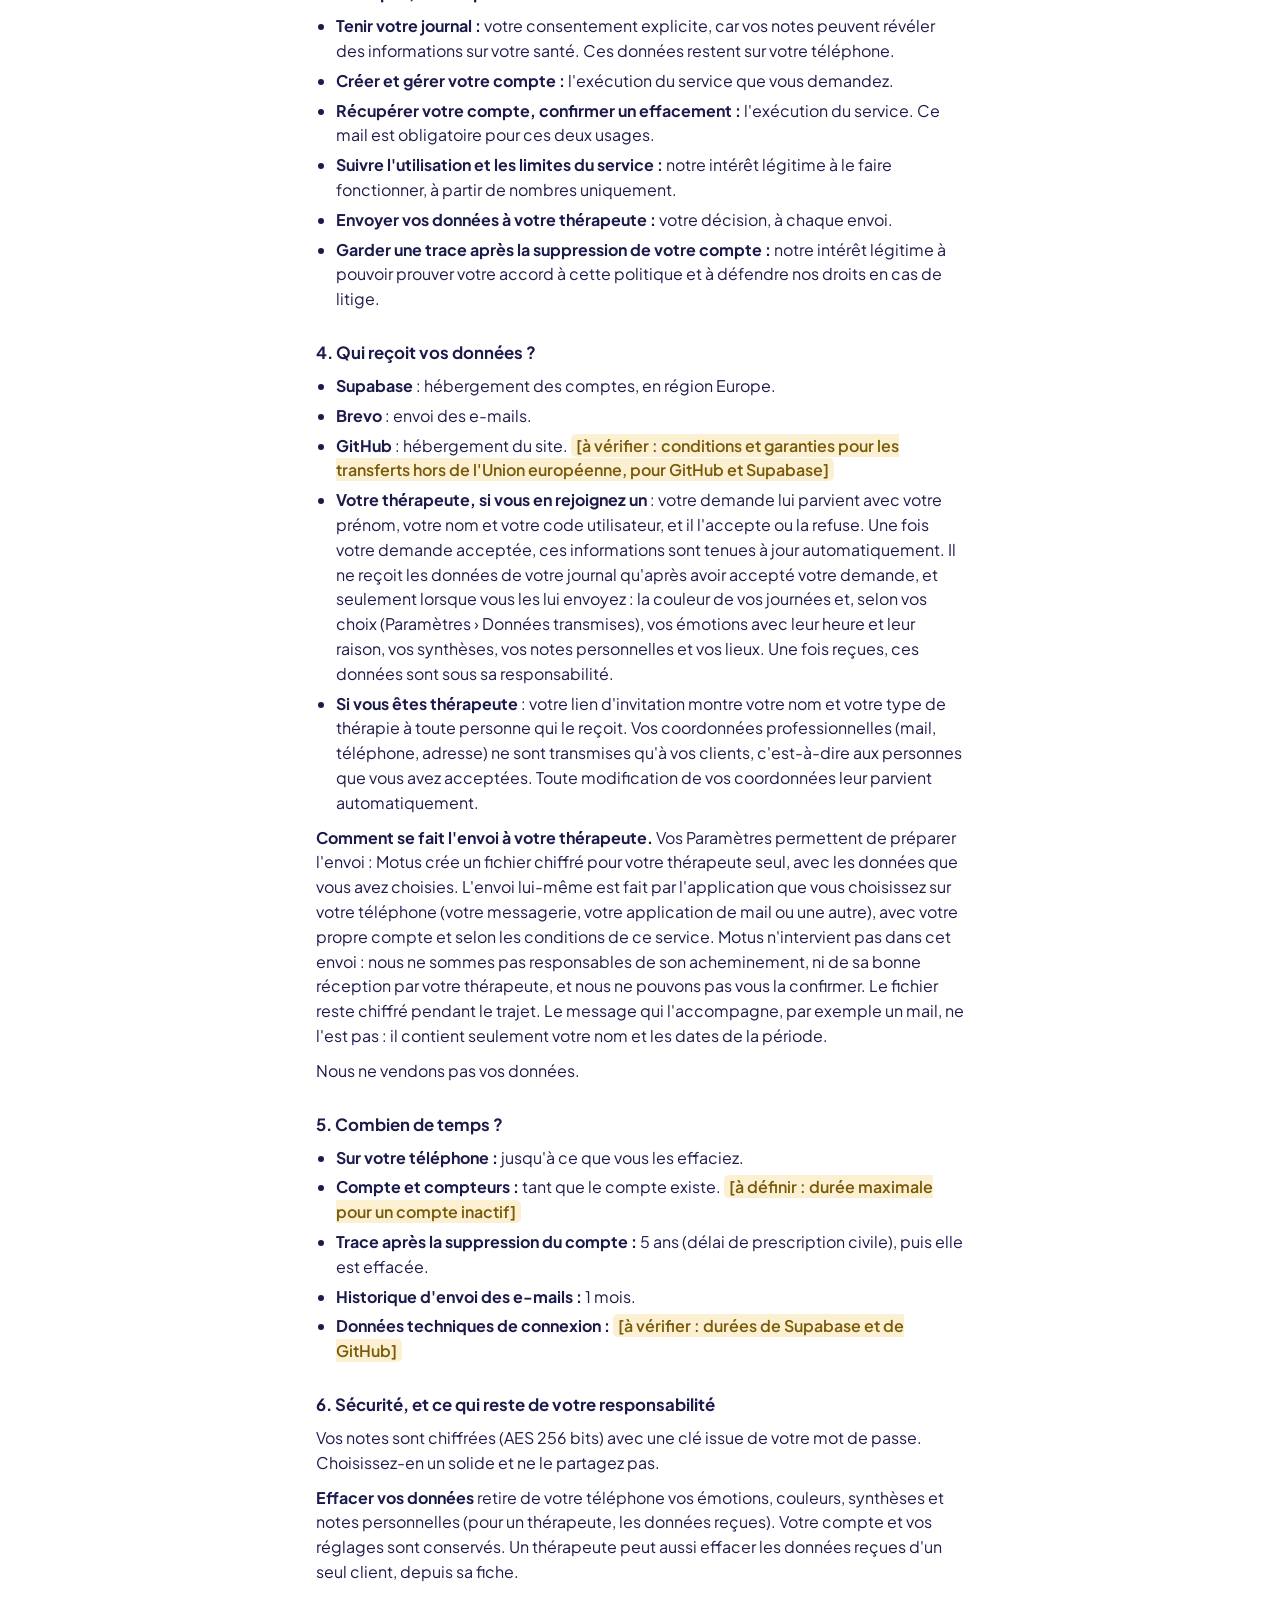
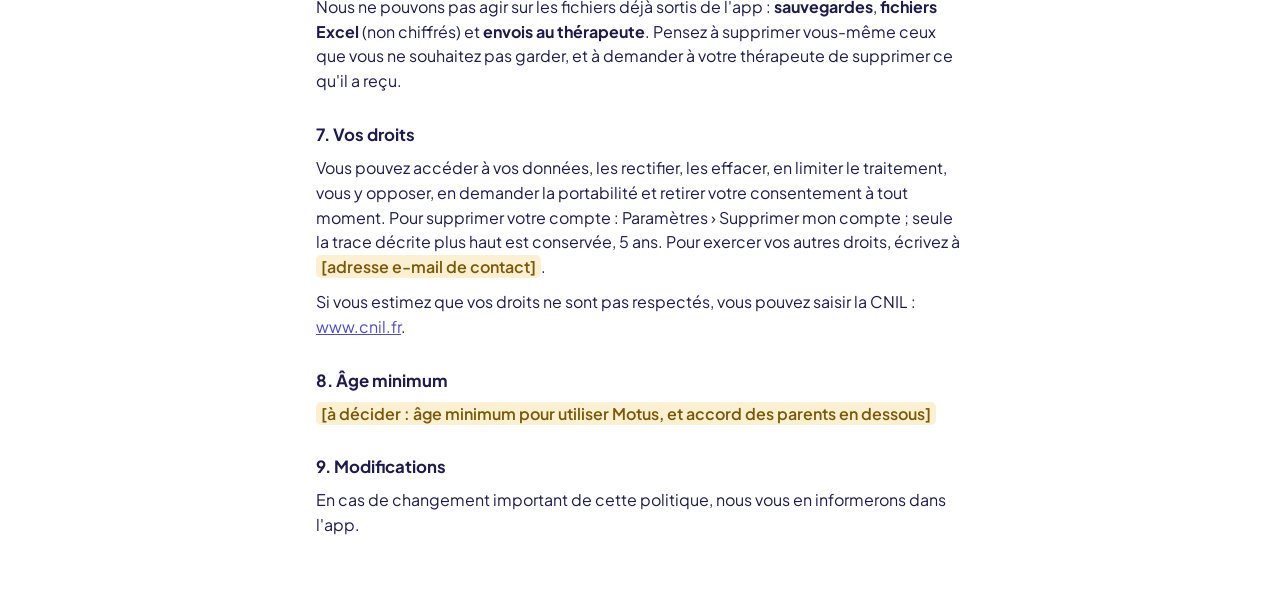
==== commit a479ff3e: "Motus : version 29 Co-Authored-By: Claude Opus 5.5 <noreply@anthropic.com>" ====
--- a/confidentialite.html
+++ b/confidentialite.html
@@ -32,7 +32,7 @@
 <body>
 <main>
 <h1>Politique de confidentialité</h1>
-<p class="date">Motus · Version 2 du 2 novembre 2026</p>
+<p class="date">Motus · Version 3 du 3 novembre 2026</p>
 
 <div class="bref">
   <ul>
@@ -55,6 +55,7 @@
     <tr><td>Votre téléphone, non chiffré</td><td>Dernier identifiant utilisé et forme masquée de votre mail de récupération (par exemple adre*******@domaine.fr).</td><td>Toute personne ayant votre téléphone en main</td></tr>
     <tr><td>Nos serveurs (Supabase, région Europe)</td><td>Identifiant, code utilisateur, type de compte, prénom, initiale du nom de famille, dates et nombre de connexions, compteurs quotidiens (connexions, notes saisies, envois), empreinte du mot de passe, empreinte du mail de récupération, clé de secours, date d'acceptation de cette politique. Pour un thérapeute : nom complet, type de thérapie et coordonnées, dont son mail professionnel en clair, ainsi que sa clé publique de chiffrement et son code d'invitation.</td><td>L'administrateur de Motus</td></tr>
     <tr><td>Nos serveurs, si un utilisateur et son thérapeute sont liés</td><td>Un canal qui contient les coordonnées de chacun et l'état du lien. Il est chiffré, nous ne pouvons pas le lire, et il n'est rattaché à aucun compte.</td><td>L'utilisateur et son thérapeute</td></tr>
+    <tr><td>Nos serveurs, après la suppression de votre compte</td><td>Une trace : code utilisateur, identifiant, prénom, initiale du nom de famille (nom complet pour un thérapeute), dates de création et de suppression du compte, version et date d'acceptation de cette politique. Aucune donnée de votre journal.</td><td>L'administrateur de Motus, depuis l'hébergeur uniquement</td></tr>
     <tr><td>Service d'envoi d'e-mails (Brevo)</td><td>Votre mail de récupération et les messages envoyés (par exemple un code).</td><td>Brevo et l'administrateur de Motus, dans l'historique d'envoi conservé 1 mois</td></tr>
     <tr><td>Hébergeur du site (GitHub)</td><td>Données techniques de connexion, comme l'adresse IP, lorsque vous ouvrez l'app.</td><td>GitHub</td></tr>
   </tbody>
@@ -65,9 +66,10 @@
 <ul>
   <li><b>Tenir votre journal :</b> votre consentement explicite, car vos notes peuvent révéler des informations sur votre santé. Ces données restent sur votre téléphone.</li>
   <li><b>Créer et gérer votre compte :</b> l'exécution du service que vous demandez.</li>
-  <li><b>Récupérer votre compte, confirmer un effacement ou une modification de vos informations :</b> l'exécution du service. Ce mail est obligatoire pour ces usages.</li>
+  <li><b>Récupérer votre compte, confirmer un effacement :</b> l'exécution du service. Ce mail est obligatoire pour ces deux usages.</li>
   <li><b>Suivre l'utilisation et les limites du service :</b> notre intérêt légitime à le faire fonctionner, à partir de nombres uniquement.</li>
   <li><b>Envoyer vos données à votre thérapeute :</b> votre décision, à chaque envoi.</li>
+  <li><b>Garder une trace après la suppression de votre compte :</b> notre intérêt légitime à pouvoir prouver votre accord à cette politique et à défendre nos droits en cas de litige.</li>
 </ul>
 
 <h2>4. Qui reçoit vos données ?</h2>
@@ -85,6 +87,7 @@
 <ul>
   <li><b>Sur votre téléphone :</b> jusqu'à ce que vous les effaciez.</li>
   <li><b>Compte et compteurs :</b> tant que le compte existe. <span class="todo">[à définir : durée maximale pour un compte inactif]</span></li>
+  <li><b>Trace après la suppression du compte :</b> 5 ans (délai de prescription civile), puis elle est effacée.</li>
   <li><b>Historique d'envoi des e-mails :</b> 1 mois.</li>
   <li><b>Données techniques de connexion :</b> <span class="todo">[à vérifier : durées de Supabase et de GitHub]</span></li>
 </ul>
@@ -95,7 +98,7 @@
 <p>Nous ne pouvons pas agir sur les fichiers déjà sortis de l'app : <b>sauvegardes</b>, <b>fichiers Excel</b> (non chiffrés) et <b>envois au thérapeute</b>. Pensez à supprimer vous-même ceux que vous ne souhaitez pas garder, et à demander à votre thérapeute de supprimer ce qu'il a reçu.</p>
 
 <h2>7. Vos droits</h2>
-<p>Vous pouvez accéder à vos données, les rectifier, les effacer, en limiter le traitement, vous y opposer, en demander la portabilité et retirer votre consentement à tout moment. Pour supprimer votre compte : Paramètres › Supprimer mon compte. Pour exercer vos autres droits, écrivez à <span class="todo">[adresse e-mail de contact]</span>.</p>
+<p>Vous pouvez accéder à vos données, les rectifier, les effacer, en limiter le traitement, vous y opposer, en demander la portabilité et retirer votre consentement à tout moment. Pour supprimer votre compte : Paramètres › Supprimer mon compte ; seule la trace décrite plus haut est conservée, 5 ans. Pour exercer vos autres droits, écrivez à <span class="todo">[adresse e-mail de contact]</span>.</p>
 <p>Si vous estimez que vos droits ne sont pas respectés, vous pouvez saisir la CNIL : <a href="https://www.cnil.fr" target="_blank" rel="noopener">www.cnil.fr</a>.</p>
 
 <h2>8. Âge minimum</h2>
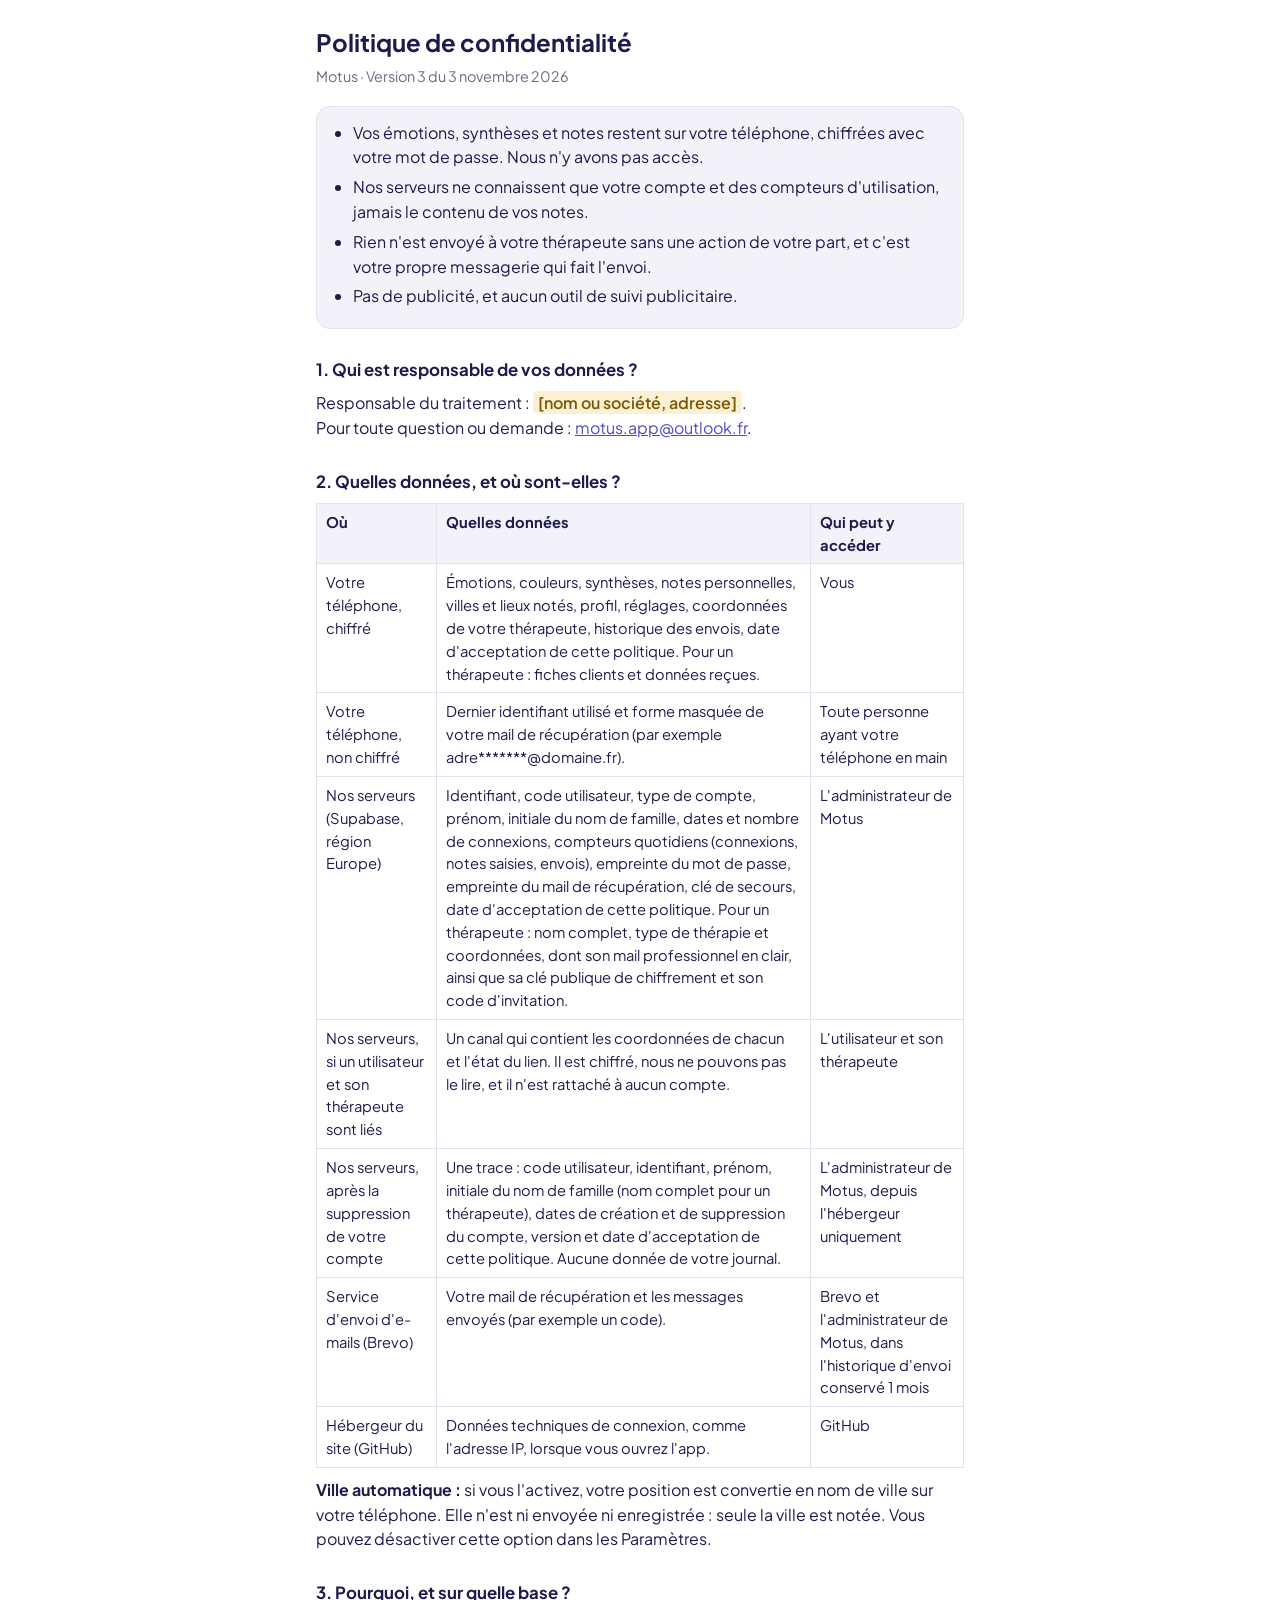
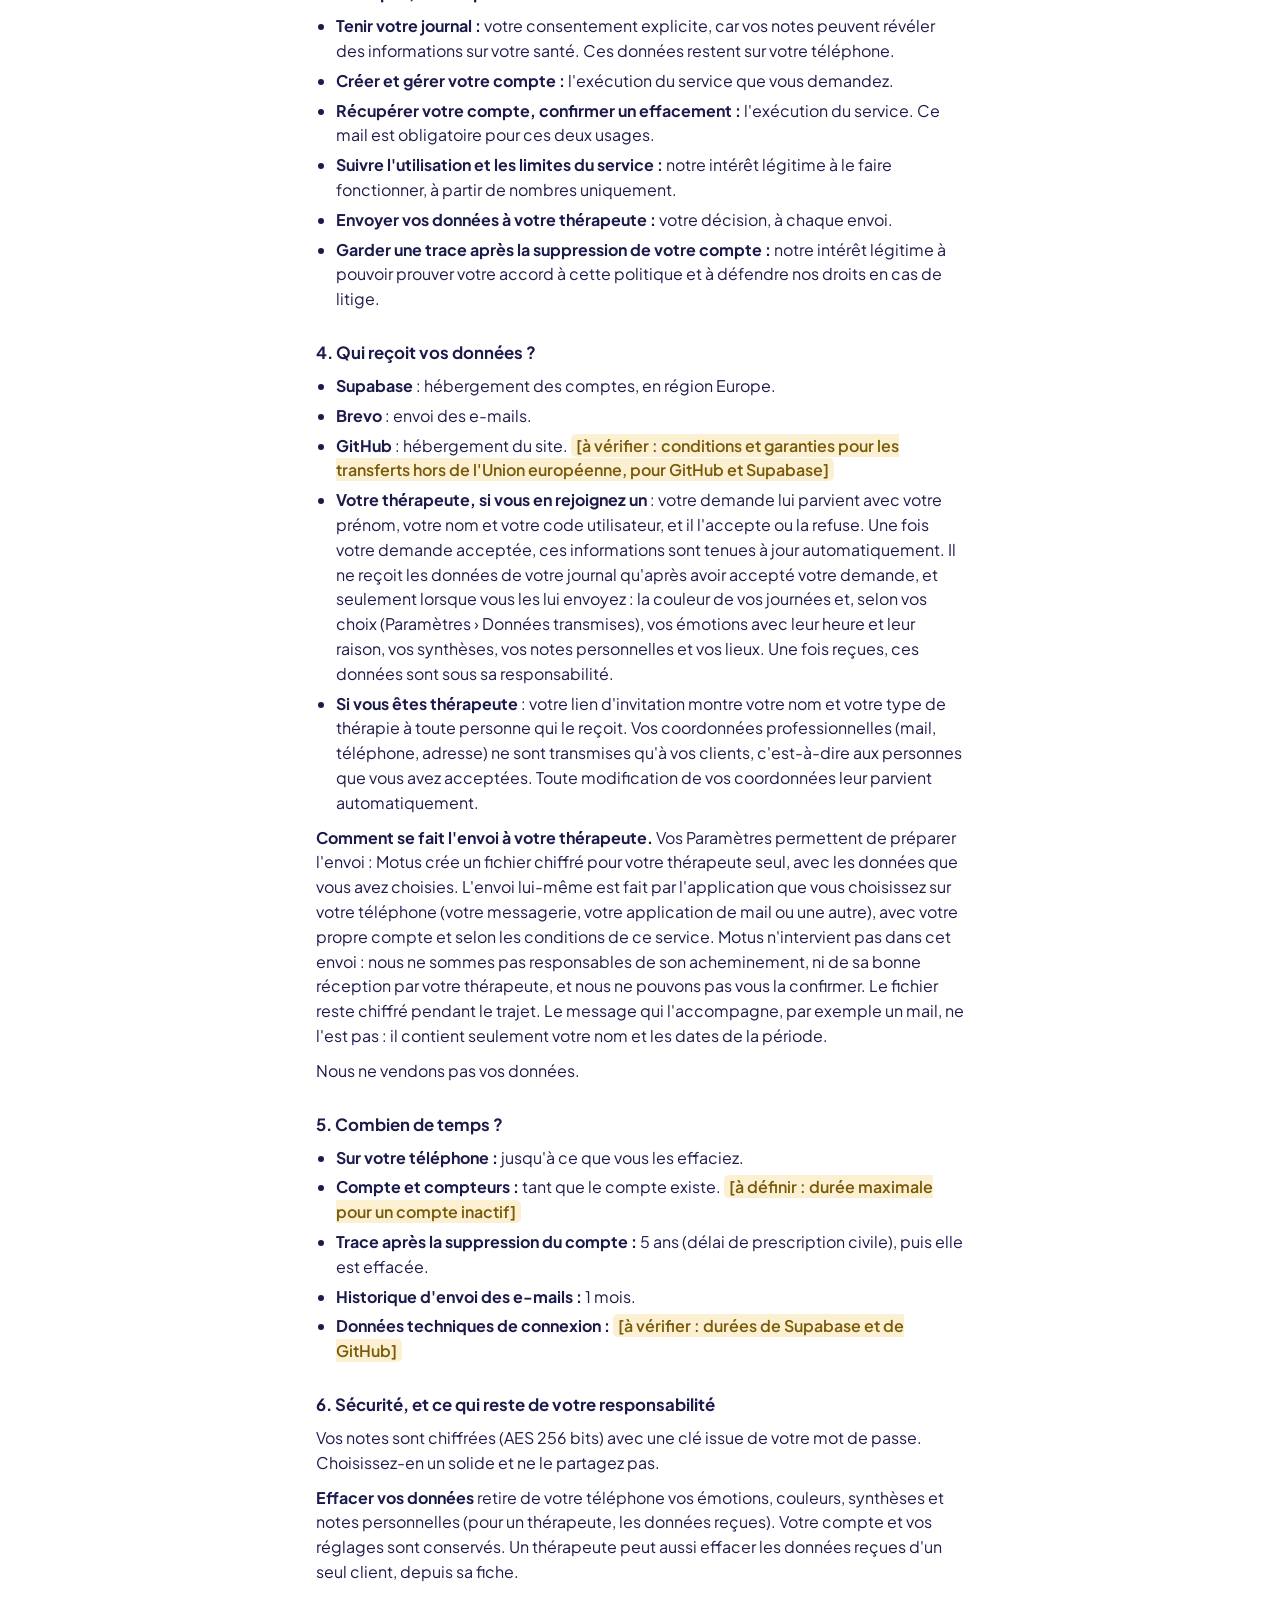
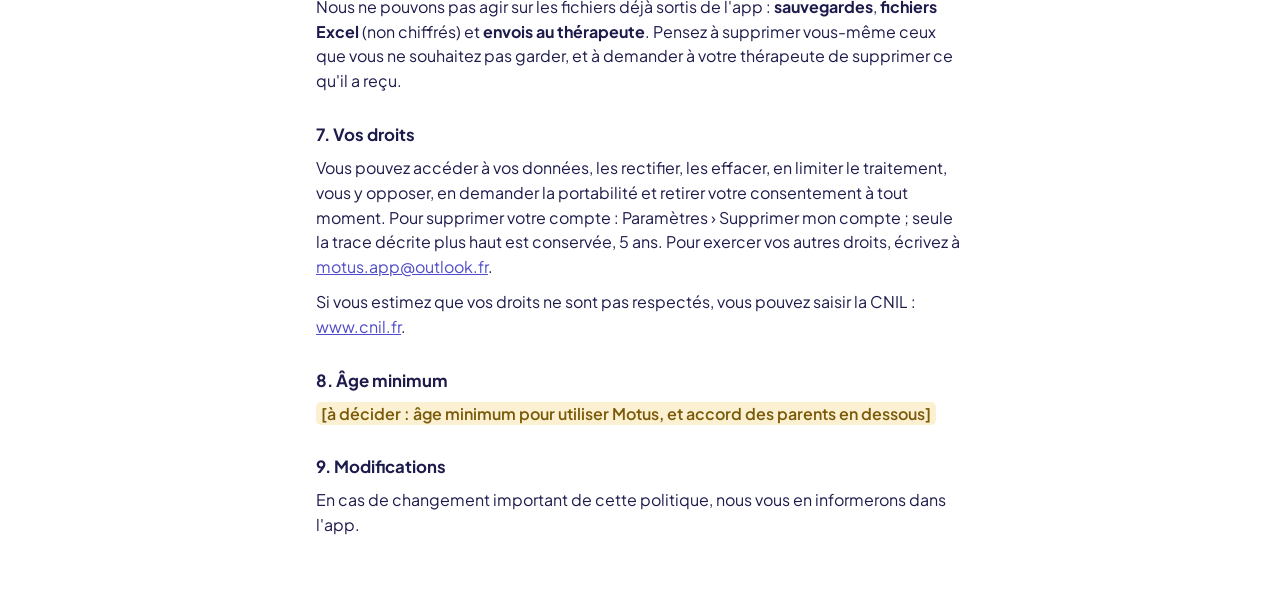
==== commit 8ad67d16: "﻿Motus : version 33 Engagements de la version d'essai et bandeau, croix dans les recherches, choix r" ====
--- a/confidentialite.html
+++ b/confidentialite.html
@@ -45,7 +45,7 @@
 
 <h2>1. Qui est responsable de vos données ?</h2>
 <p>Responsable du traitement : <span class="todo">[nom ou société, adresse]</span>.<br>
-Pour toute question ou demande : <span class="todo">[adresse e-mail de contact]</span>.</p>
+Pour toute question ou demande : <a href="mailto:motus.app@outlook.fr">motus.app@outlook.fr</a>.</p>
 
 <h2>2. Quelles données, et où sont-elles ?</h2>
 <div class="table"><table>
@@ -98,7 +98,7 @@
 <p>Nous ne pouvons pas agir sur les fichiers déjà sortis de l'app : <b>sauvegardes</b>, <b>fichiers Excel</b> (non chiffrés) et <b>envois au thérapeute</b>. Pensez à supprimer vous-même ceux que vous ne souhaitez pas garder, et à demander à votre thérapeute de supprimer ce qu'il a reçu.</p>
 
 <h2>7. Vos droits</h2>
-<p>Vous pouvez accéder à vos données, les rectifier, les effacer, en limiter le traitement, vous y opposer, en demander la portabilité et retirer votre consentement à tout moment. Pour supprimer votre compte : Paramètres › Supprimer mon compte ; seule la trace décrite plus haut est conservée, 5 ans. Pour exercer vos autres droits, écrivez à <span class="todo">[adresse e-mail de contact]</span>.</p>
+<p>Vous pouvez accéder à vos données, les rectifier, les effacer, en limiter le traitement, vous y opposer, en demander la portabilité et retirer votre consentement à tout moment. Pour supprimer votre compte : Paramètres › Supprimer mon compte ; seule la trace décrite plus haut est conservée, 5 ans. Pour exercer vos autres droits, écrivez à <a href="mailto:motus.app@outlook.fr">motus.app@outlook.fr</a>.</p>
 <p>Si vous estimez que vos droits ne sont pas respectés, vous pouvez saisir la CNIL : <a href="https://www.cnil.fr" target="_blank" rel="noopener">www.cnil.fr</a>.</p>
 
 <h2>8. Âge minimum</h2>
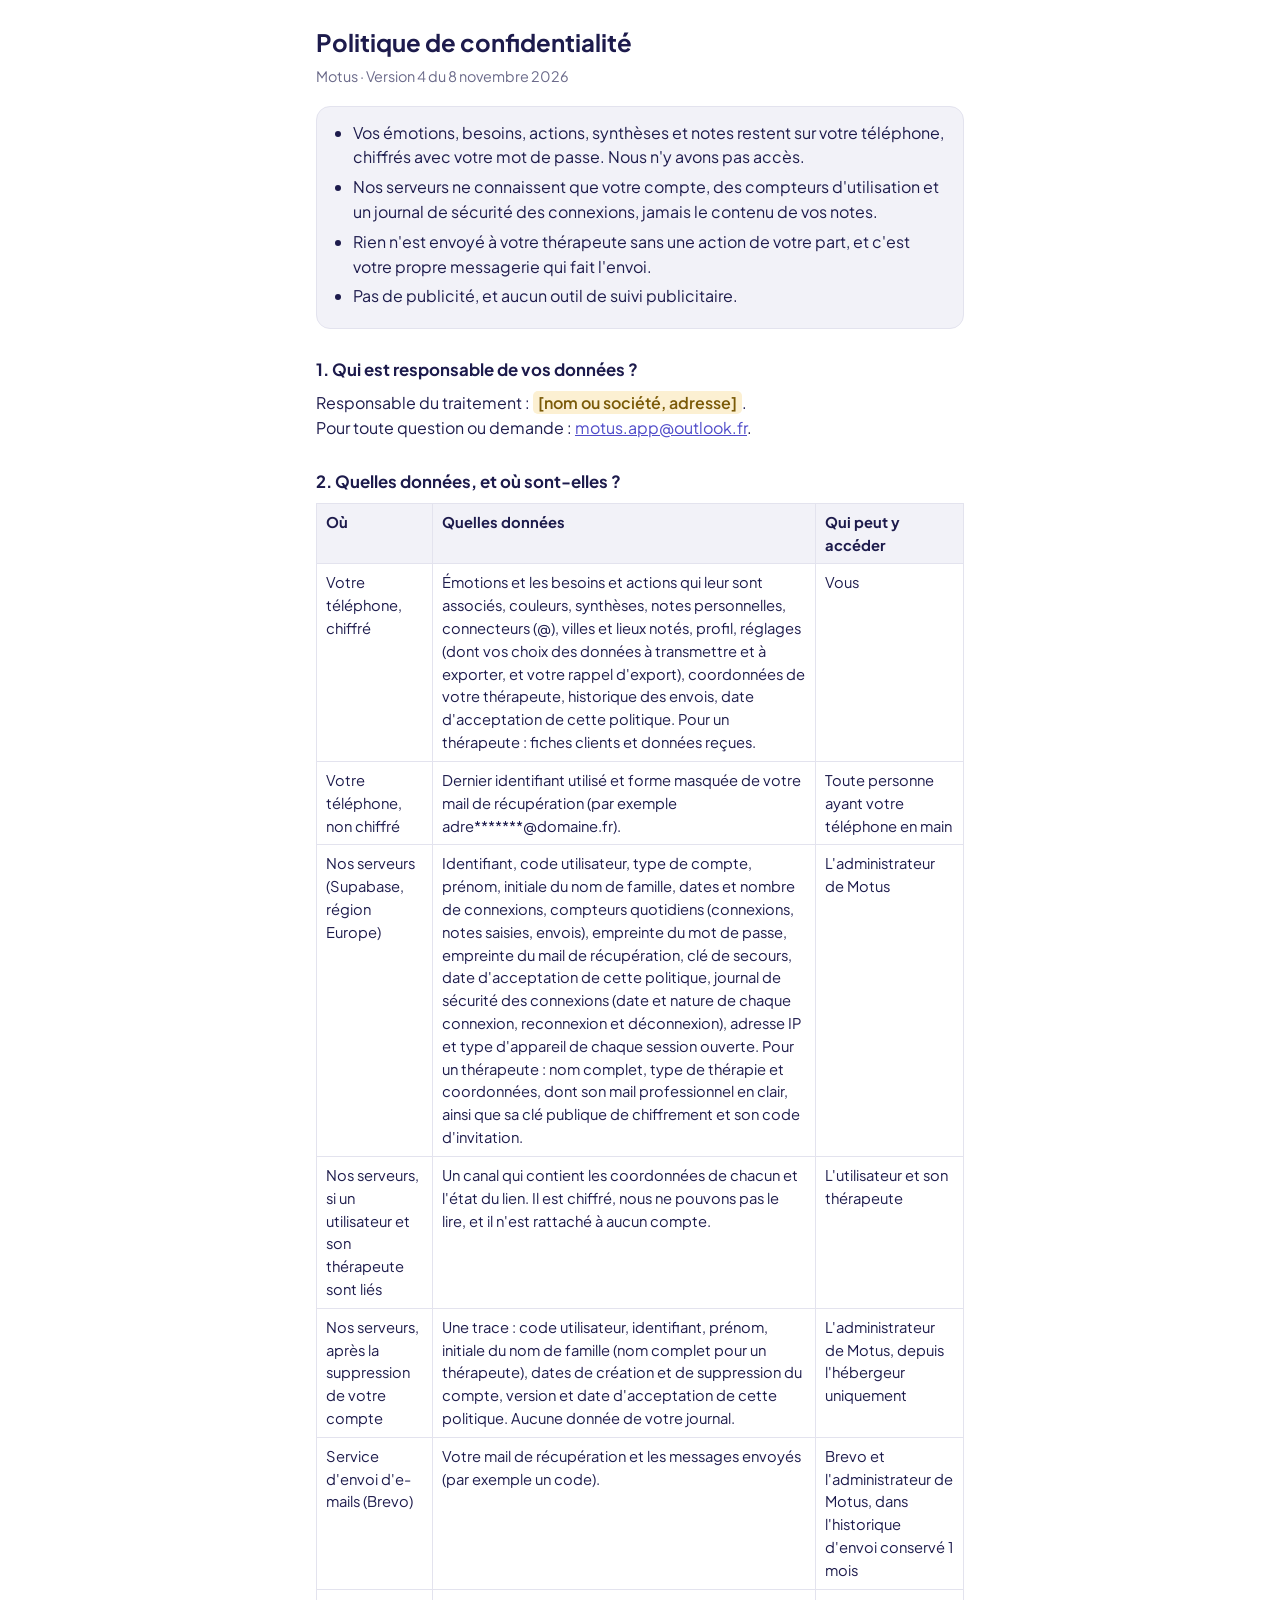
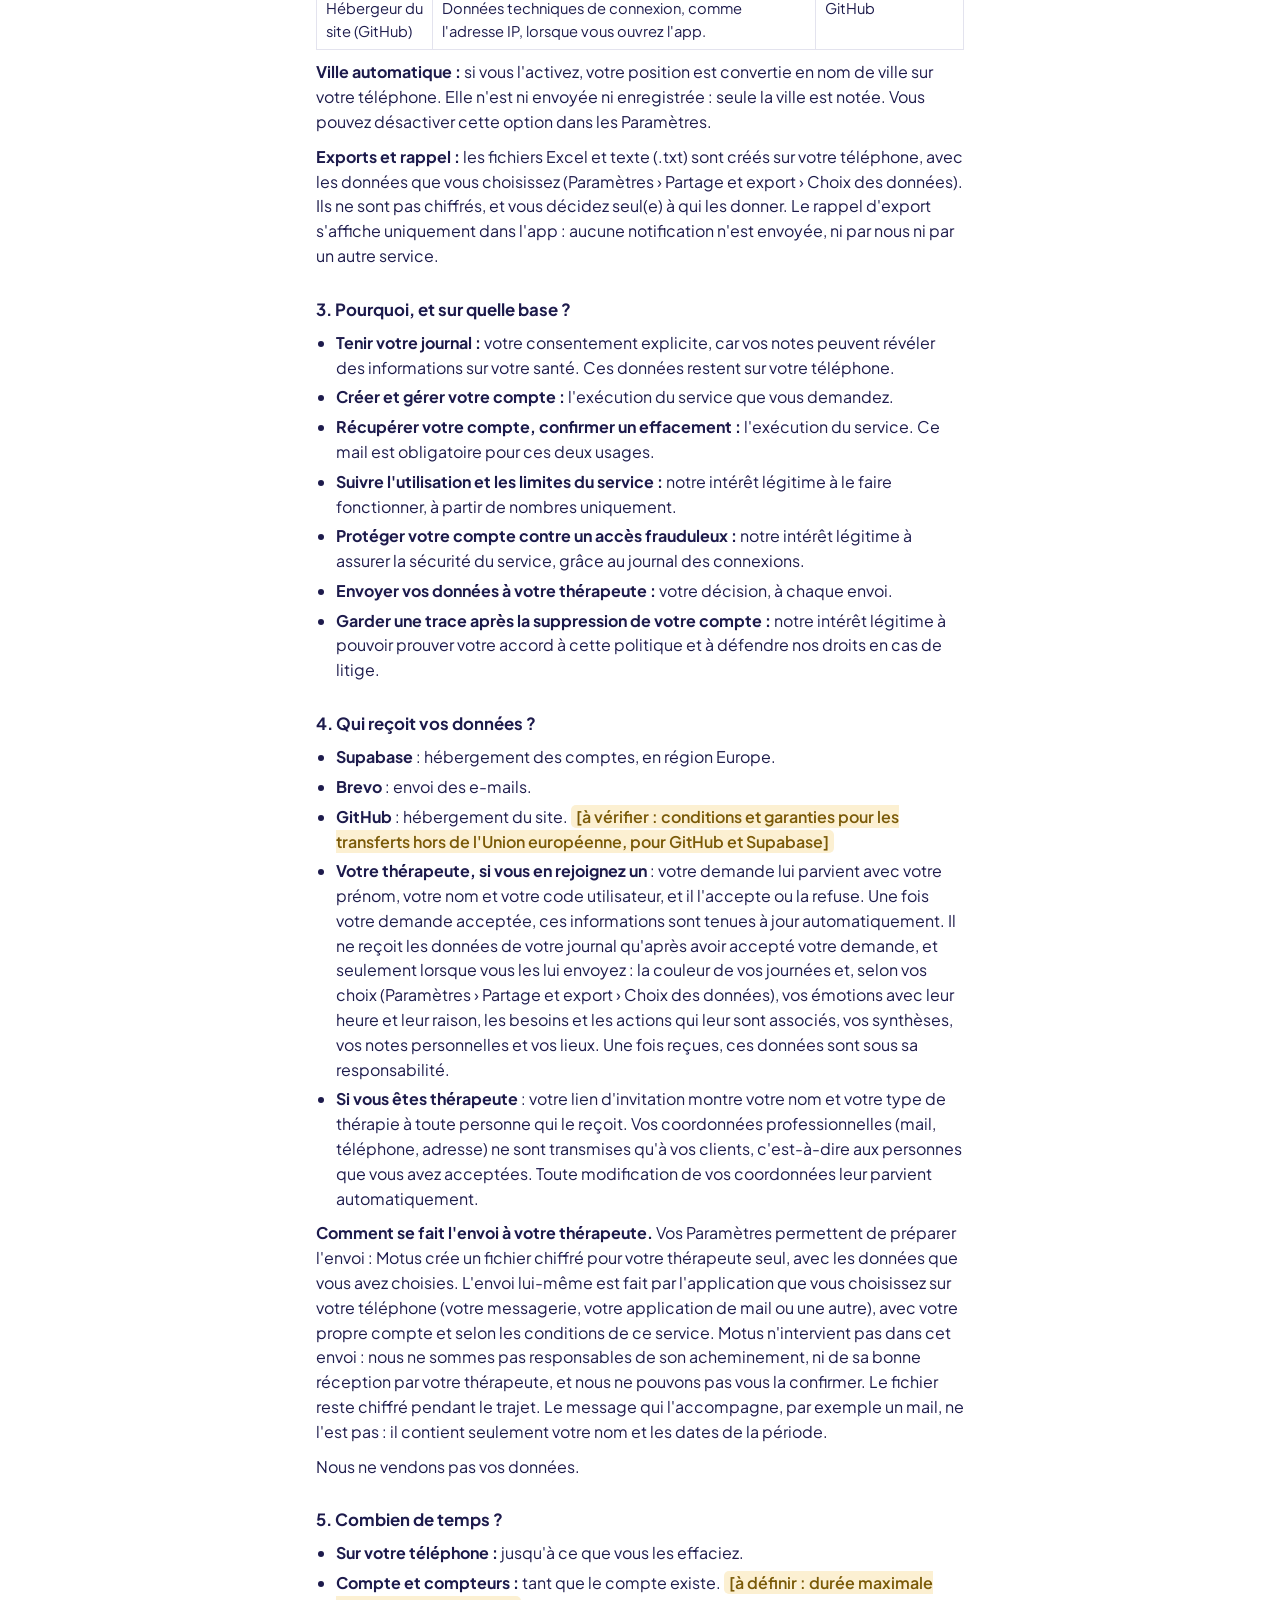
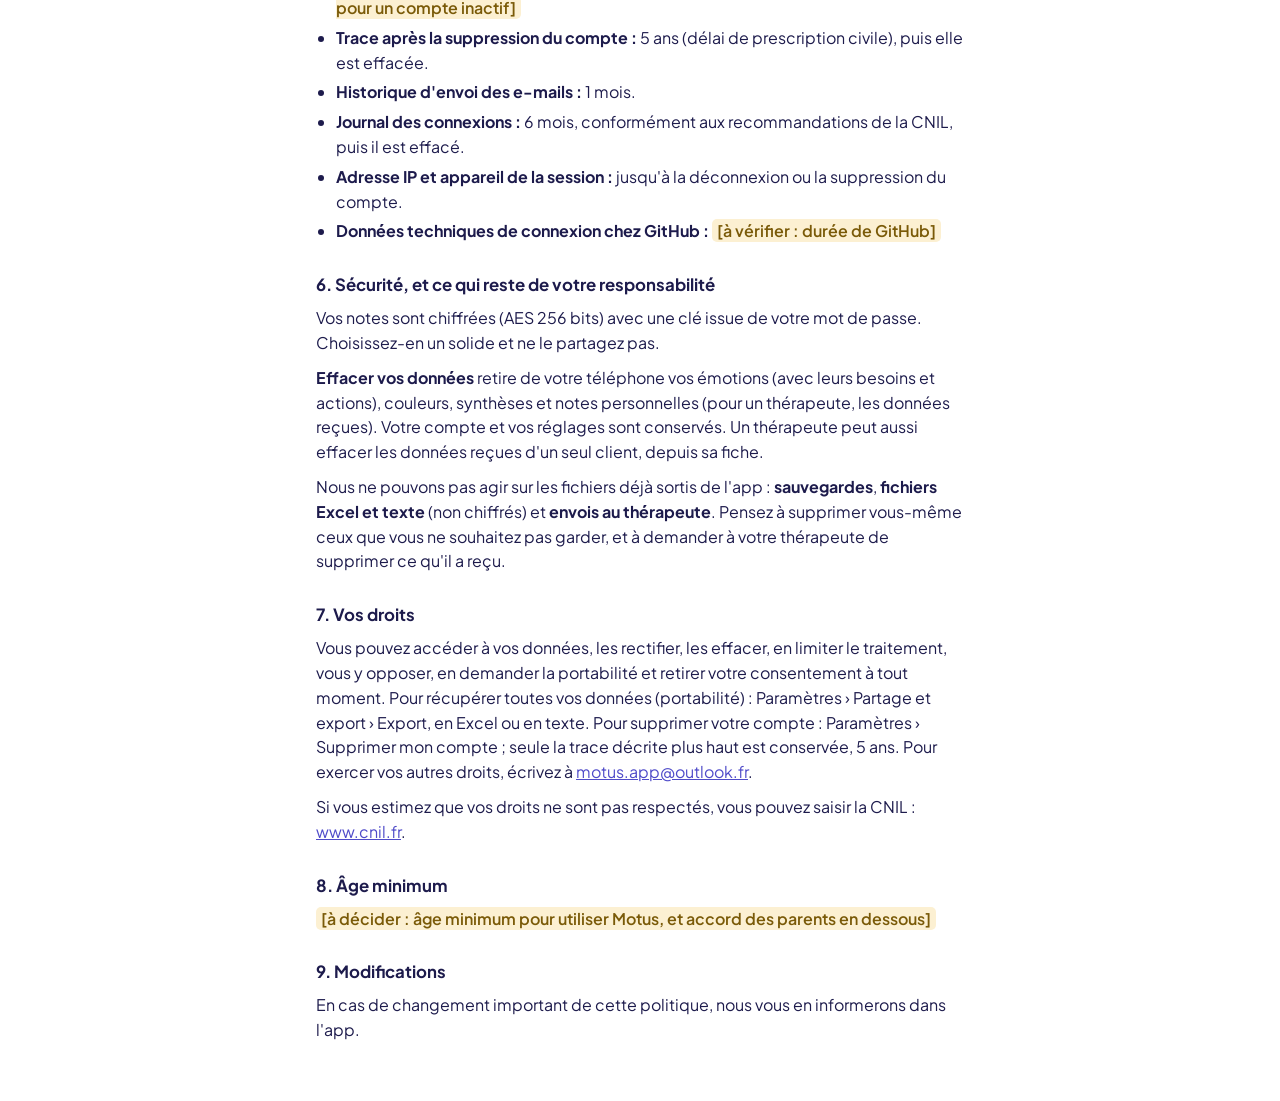
==== commit 51e7abc6: "Motus : version 42 Co-Authored-By: Claude Opus 5.5 <noreply@anthropic.com>" ====
--- a/confidentialite.html
+++ b/confidentialite.html
@@ -32,12 +32,12 @@
 <body>
 <main>
 <h1>Politique de confidentialité</h1>
-<p class="date">Motus · Version 3 du 3 novembre 2026</p>
+<p class="date">Motus · Version 4 du 8 novembre 2026</p>
 
 <div class="bref">
   <ul>
-    <li>Vos émotions, synthèses et notes restent sur votre téléphone, chiffrées avec votre mot de passe. Nous n'y avons pas accès.</li>
-    <li>Nos serveurs ne connaissent que votre compte et des compteurs d'utilisation, jamais le contenu de vos notes.</li>
+    <li>Vos émotions, besoins, actions, synthèses et notes restent sur votre téléphone, chiffrés avec votre mot de passe. Nous n'y avons pas accès.</li>
+    <li>Nos serveurs ne connaissent que votre compte, des compteurs d'utilisation et un journal de sécurité des connexions, jamais le contenu de vos notes.</li>
     <li>Rien n'est envoyé à votre thérapeute sans une action de votre part, et c'est votre propre messagerie qui fait l'envoi.</li>
     <li>Pas de publicité, et aucun outil de suivi publicitaire.</li>
   </ul>
@@ -51,9 +51,9 @@
 <div class="table"><table>
   <thead><tr><th>Où</th><th>Quelles données</th><th>Qui peut y accéder</th></tr></thead>
   <tbody>
-    <tr><td>Votre téléphone, chiffré</td><td>Émotions, couleurs, synthèses, notes personnelles, villes et lieux notés, profil, réglages, coordonnées de votre thérapeute, historique des envois, date d'acceptation de cette politique. Pour un thérapeute : fiches clients et données reçues.</td><td>Vous</td></tr>
+    <tr><td>Votre téléphone, chiffré</td><td>Émotions et les besoins et actions qui leur sont associés, couleurs, synthèses, notes personnelles, connecteurs (@), villes et lieux notés, profil, réglages (dont vos choix des données à transmettre et à exporter, et votre rappel d'export), coordonnées de votre thérapeute, historique des envois, date d'acceptation de cette politique. Pour un thérapeute : fiches clients et données reçues.</td><td>Vous</td></tr>
     <tr><td>Votre téléphone, non chiffré</td><td>Dernier identifiant utilisé et forme masquée de votre mail de récupération (par exemple adre*******@domaine.fr).</td><td>Toute personne ayant votre téléphone en main</td></tr>
-    <tr><td>Nos serveurs (Supabase, région Europe)</td><td>Identifiant, code utilisateur, type de compte, prénom, initiale du nom de famille, dates et nombre de connexions, compteurs quotidiens (connexions, notes saisies, envois), empreinte du mot de passe, empreinte du mail de récupération, clé de secours, date d'acceptation de cette politique. Pour un thérapeute : nom complet, type de thérapie et coordonnées, dont son mail professionnel en clair, ainsi que sa clé publique de chiffrement et son code d'invitation.</td><td>L'administrateur de Motus</td></tr>
+    <tr><td>Nos serveurs (Supabase, région Europe)</td><td>Identifiant, code utilisateur, type de compte, prénom, initiale du nom de famille, dates et nombre de connexions, compteurs quotidiens (connexions, notes saisies, envois), empreinte du mot de passe, empreinte du mail de récupération, clé de secours, date d'acceptation de cette politique, journal de sécurité des connexions (date et nature de chaque connexion, reconnexion et déconnexion), adresse IP et type d'appareil de chaque session ouverte. Pour un thérapeute : nom complet, type de thérapie et coordonnées, dont son mail professionnel en clair, ainsi que sa clé publique de chiffrement et son code d'invitation.</td><td>L'administrateur de Motus</td></tr>
     <tr><td>Nos serveurs, si un utilisateur et son thérapeute sont liés</td><td>Un canal qui contient les coordonnées de chacun et l'état du lien. Il est chiffré, nous ne pouvons pas le lire, et il n'est rattaché à aucun compte.</td><td>L'utilisateur et son thérapeute</td></tr>
     <tr><td>Nos serveurs, après la suppression de votre compte</td><td>Une trace : code utilisateur, identifiant, prénom, initiale du nom de famille (nom complet pour un thérapeute), dates de création et de suppression du compte, version et date d'acceptation de cette politique. Aucune donnée de votre journal.</td><td>L'administrateur de Motus, depuis l'hébergeur uniquement</td></tr>
     <tr><td>Service d'envoi d'e-mails (Brevo)</td><td>Votre mail de récupération et les messages envoyés (par exemple un code).</td><td>Brevo et l'administrateur de Motus, dans l'historique d'envoi conservé 1 mois</td></tr>
@@ -61,6 +61,7 @@
   </tbody>
 </table></div>
 <p><b>Ville automatique :</b> si vous l'activez, votre position est convertie en nom de ville sur votre téléphone. Elle n'est ni envoyée ni enregistrée : seule la ville est notée. Vous pouvez désactiver cette option dans les Paramètres.</p>
+<p><b>Exports et rappel :</b> les fichiers Excel et texte (.txt) sont créés sur votre téléphone, avec les données que vous choisissez (Paramètres › Partage et export › Choix des données). Ils ne sont pas chiffrés, et vous décidez seul(e) à qui les donner. Le rappel d'export s'affiche uniquement dans l'app : aucune notification n'est envoyée, ni par nous ni par un autre service.</p>
 
 <h2>3. Pourquoi, et sur quelle base ?</h2>
 <ul>
@@ -68,6 +69,7 @@
   <li><b>Créer et gérer votre compte :</b> l'exécution du service que vous demandez.</li>
   <li><b>Récupérer votre compte, confirmer un effacement :</b> l'exécution du service. Ce mail est obligatoire pour ces deux usages.</li>
   <li><b>Suivre l'utilisation et les limites du service :</b> notre intérêt légitime à le faire fonctionner, à partir de nombres uniquement.</li>
+  <li><b>Protéger votre compte contre un accès frauduleux :</b> notre intérêt légitime à assurer la sécurité du service, grâce au journal des connexions.</li>
   <li><b>Envoyer vos données à votre thérapeute :</b> votre décision, à chaque envoi.</li>
   <li><b>Garder une trace après la suppression de votre compte :</b> notre intérêt légitime à pouvoir prouver votre accord à cette politique et à défendre nos droits en cas de litige.</li>
 </ul>
@@ -77,7 +79,7 @@
   <li><b>Supabase</b> : hébergement des comptes, en région Europe.</li>
   <li><b>Brevo</b> : envoi des e-mails.</li>
   <li><b>GitHub</b> : hébergement du site. <span class="todo">[à vérifier : conditions et garanties pour les transferts hors de l'Union européenne, pour GitHub et Supabase]</span></li>
-  <li><b>Votre thérapeute, si vous en rejoignez un</b> : votre demande lui parvient avec votre prénom, votre nom et votre code utilisateur, et il l'accepte ou la refuse. Une fois votre demande acceptée, ces informations sont tenues à jour automatiquement. Il ne reçoit les données de votre journal qu'après avoir accepté votre demande, et seulement lorsque vous les lui envoyez : la couleur de vos journées et, selon vos choix (Paramètres › Données transmises), vos émotions avec leur heure et leur raison, vos synthèses, vos notes personnelles et vos lieux. Une fois reçues, ces données sont sous sa responsabilité.</li>
+  <li><b>Votre thérapeute, si vous en rejoignez un</b> : votre demande lui parvient avec votre prénom, votre nom et votre code utilisateur, et il l'accepte ou la refuse. Une fois votre demande acceptée, ces informations sont tenues à jour automatiquement. Il ne reçoit les données de votre journal qu'après avoir accepté votre demande, et seulement lorsque vous les lui envoyez : la couleur de vos journées et, selon vos choix (Paramètres › Partage et export › Choix des données), vos émotions avec leur heure et leur raison, les besoins et les actions qui leur sont associés, vos synthèses, vos notes personnelles et vos lieux. Une fois reçues, ces données sont sous sa responsabilité.</li>
   <li><b>Si vous êtes thérapeute</b> : votre lien d'invitation montre votre nom et votre type de thérapie à toute personne qui le reçoit. Vos coordonnées professionnelles (mail, téléphone, adresse) ne sont transmises qu'à vos clients, c'est-à-dire aux personnes que vous avez acceptées. Toute modification de vos coordonnées leur parvient automatiquement.</li>
 </ul>
 <p><b>Comment se fait l'envoi à votre thérapeute.</b> Vos Paramètres permettent de préparer l'envoi : Motus crée un fichier chiffré pour votre thérapeute seul, avec les données que vous avez choisies. L'envoi lui-même est fait par l'application que vous choisissez sur votre téléphone (votre messagerie, votre application de mail ou une autre), avec votre propre compte et selon les conditions de ce service. Motus n'intervient pas dans cet envoi : nous ne sommes pas responsables de son acheminement, ni de sa bonne réception par votre thérapeute, et nous ne pouvons pas vous la confirmer. Le fichier reste chiffré pendant le trajet. Le message qui l'accompagne, par exemple un mail, ne l'est pas : il contient seulement votre nom et les dates de la période.</p>
@@ -89,16 +91,18 @@
   <li><b>Compte et compteurs :</b> tant que le compte existe. <span class="todo">[à définir : durée maximale pour un compte inactif]</span></li>
   <li><b>Trace après la suppression du compte :</b> 5 ans (délai de prescription civile), puis elle est effacée.</li>
   <li><b>Historique d'envoi des e-mails :</b> 1 mois.</li>
-  <li><b>Données techniques de connexion :</b> <span class="todo">[à vérifier : durées de Supabase et de GitHub]</span></li>
+  <li><b>Journal des connexions :</b> 6 mois, conformément aux recommandations de la CNIL, puis il est effacé.</li>
+  <li><b>Adresse IP et appareil de la session :</b> jusqu'à la déconnexion ou la suppression du compte.</li>
+  <li><b>Données techniques de connexion chez GitHub :</b> <span class="todo">[à vérifier : durée de GitHub]</span></li>
 </ul>
 
 <h2>6. Sécurité, et ce qui reste de votre responsabilité</h2>
 <p>Vos notes sont chiffrées (AES 256 bits) avec une clé issue de votre mot de passe. Choisissez-en un solide et ne le partagez pas.</p>
-<p><b>Effacer vos données</b> retire de votre téléphone vos émotions, couleurs, synthèses et notes personnelles (pour un thérapeute, les données reçues). Votre compte et vos réglages sont conservés. Un thérapeute peut aussi effacer les données reçues d'un seul client, depuis sa fiche.</p>
-<p>Nous ne pouvons pas agir sur les fichiers déjà sortis de l'app : <b>sauvegardes</b>, <b>fichiers Excel</b> (non chiffrés) et <b>envois au thérapeute</b>. Pensez à supprimer vous-même ceux que vous ne souhaitez pas garder, et à demander à votre thérapeute de supprimer ce qu'il a reçu.</p>
+<p><b>Effacer vos données</b> retire de votre téléphone vos émotions (avec leurs besoins et actions), couleurs, synthèses et notes personnelles (pour un thérapeute, les données reçues). Votre compte et vos réglages sont conservés. Un thérapeute peut aussi effacer les données reçues d'un seul client, depuis sa fiche.</p>
+<p>Nous ne pouvons pas agir sur les fichiers déjà sortis de l'app : <b>sauvegardes</b>, <b>fichiers Excel et texte</b> (non chiffrés) et <b>envois au thérapeute</b>. Pensez à supprimer vous-même ceux que vous ne souhaitez pas garder, et à demander à votre thérapeute de supprimer ce qu'il a reçu.</p>
 
 <h2>7. Vos droits</h2>
-<p>Vous pouvez accéder à vos données, les rectifier, les effacer, en limiter le traitement, vous y opposer, en demander la portabilité et retirer votre consentement à tout moment. Pour supprimer votre compte : Paramètres › Supprimer mon compte ; seule la trace décrite plus haut est conservée, 5 ans. Pour exercer vos autres droits, écrivez à <a href="mailto:motus.app@outlook.fr">motus.app@outlook.fr</a>.</p>
+<p>Vous pouvez accéder à vos données, les rectifier, les effacer, en limiter le traitement, vous y opposer, en demander la portabilité et retirer votre consentement à tout moment. Pour récupérer toutes vos données (portabilité) : Paramètres › Partage et export › Export, en Excel ou en texte. Pour supprimer votre compte : Paramètres › Supprimer mon compte ; seule la trace décrite plus haut est conservée, 5 ans. Pour exercer vos autres droits, écrivez à <a href="mailto:motus.app@outlook.fr">motus.app@outlook.fr</a>.</p>
 <p>Si vous estimez que vos droits ne sont pas respectés, vous pouvez saisir la CNIL : <a href="https://www.cnil.fr" target="_blank" rel="noopener">www.cnil.fr</a>.</p>
 
 <h2>8. Âge minimum</h2>
